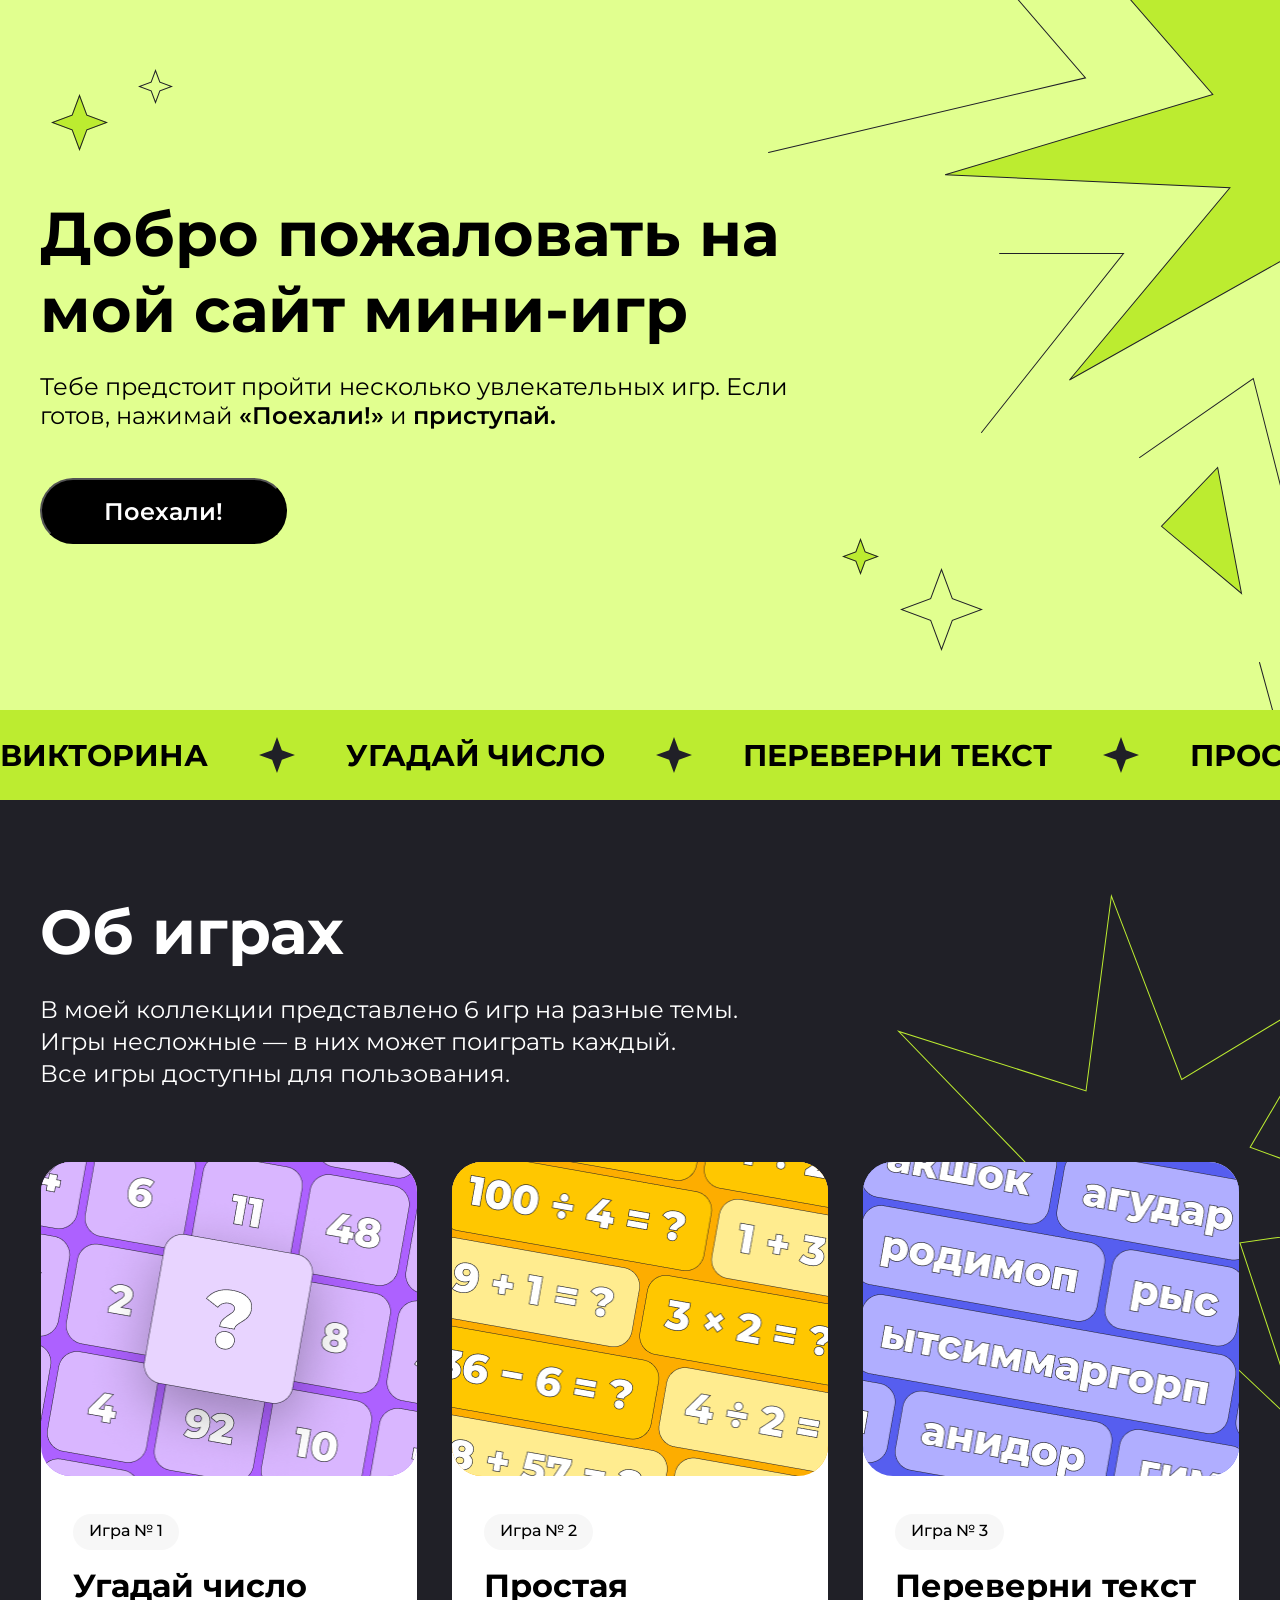
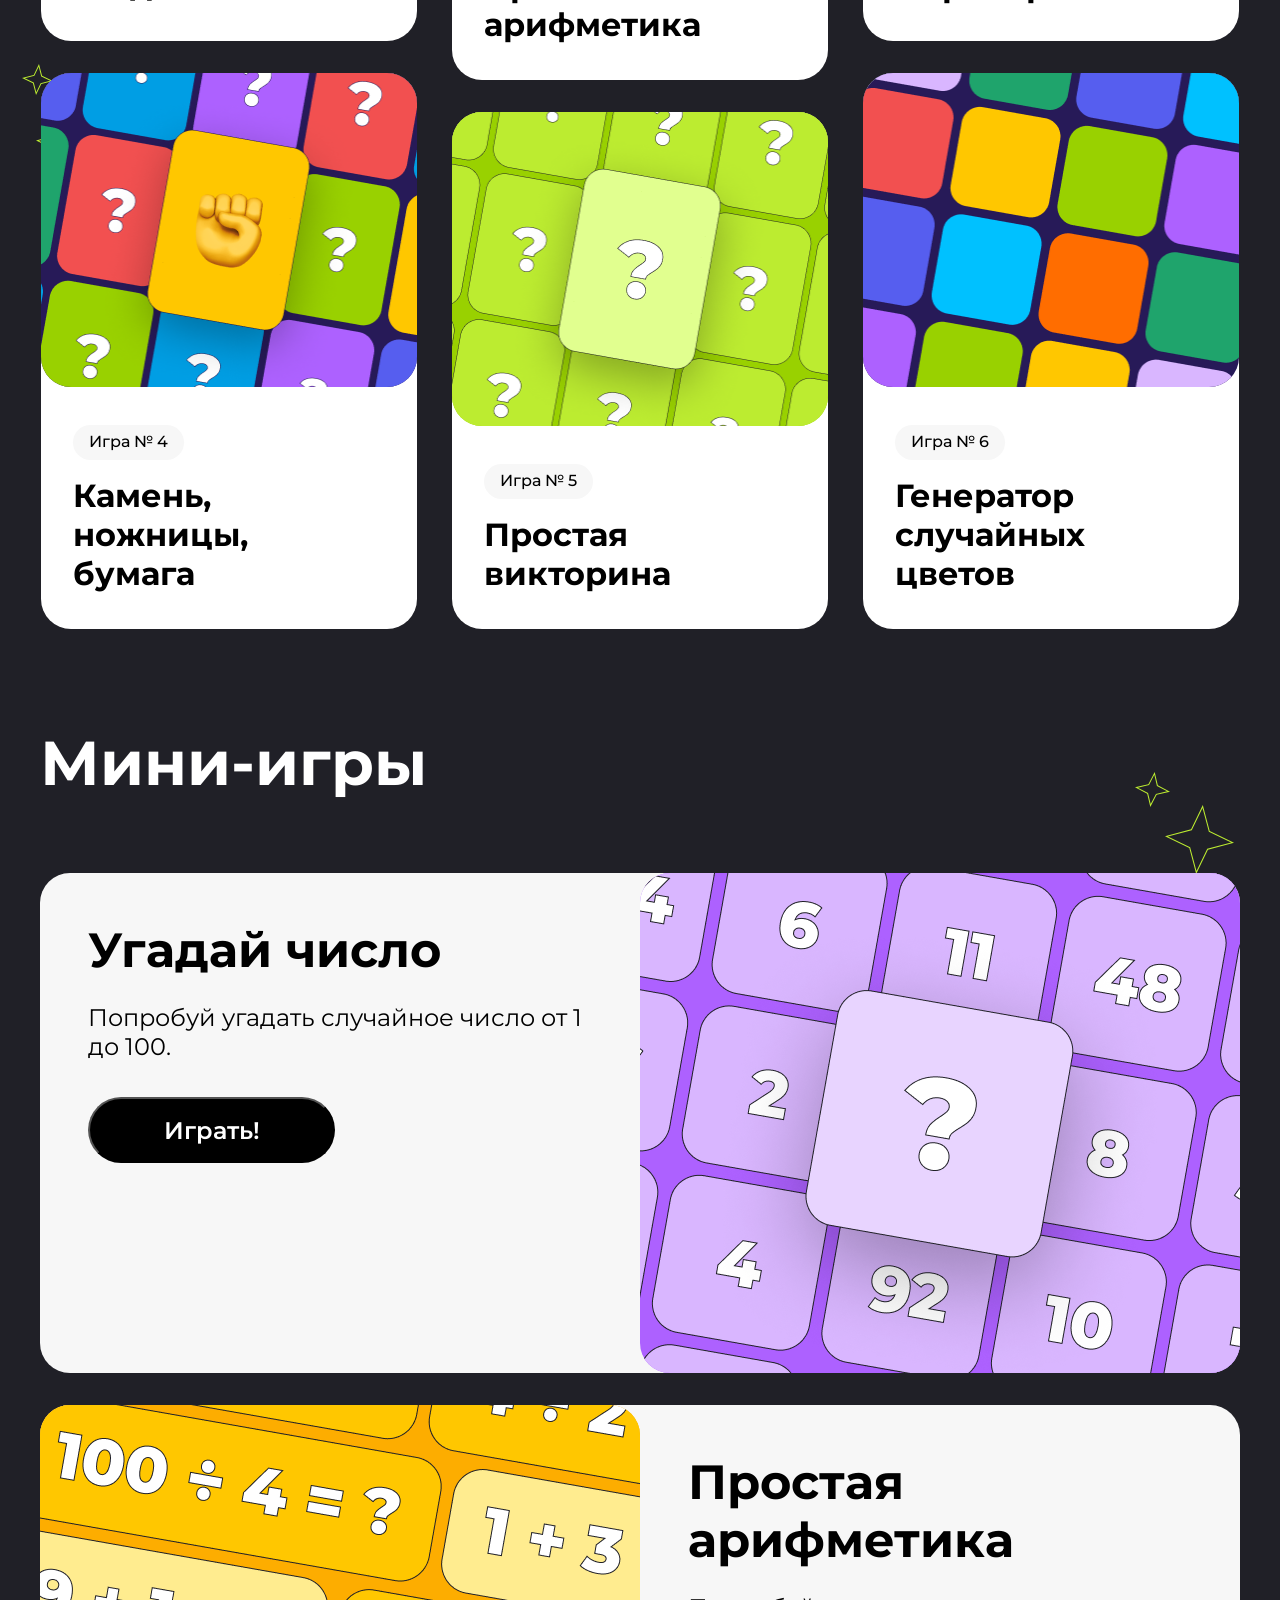
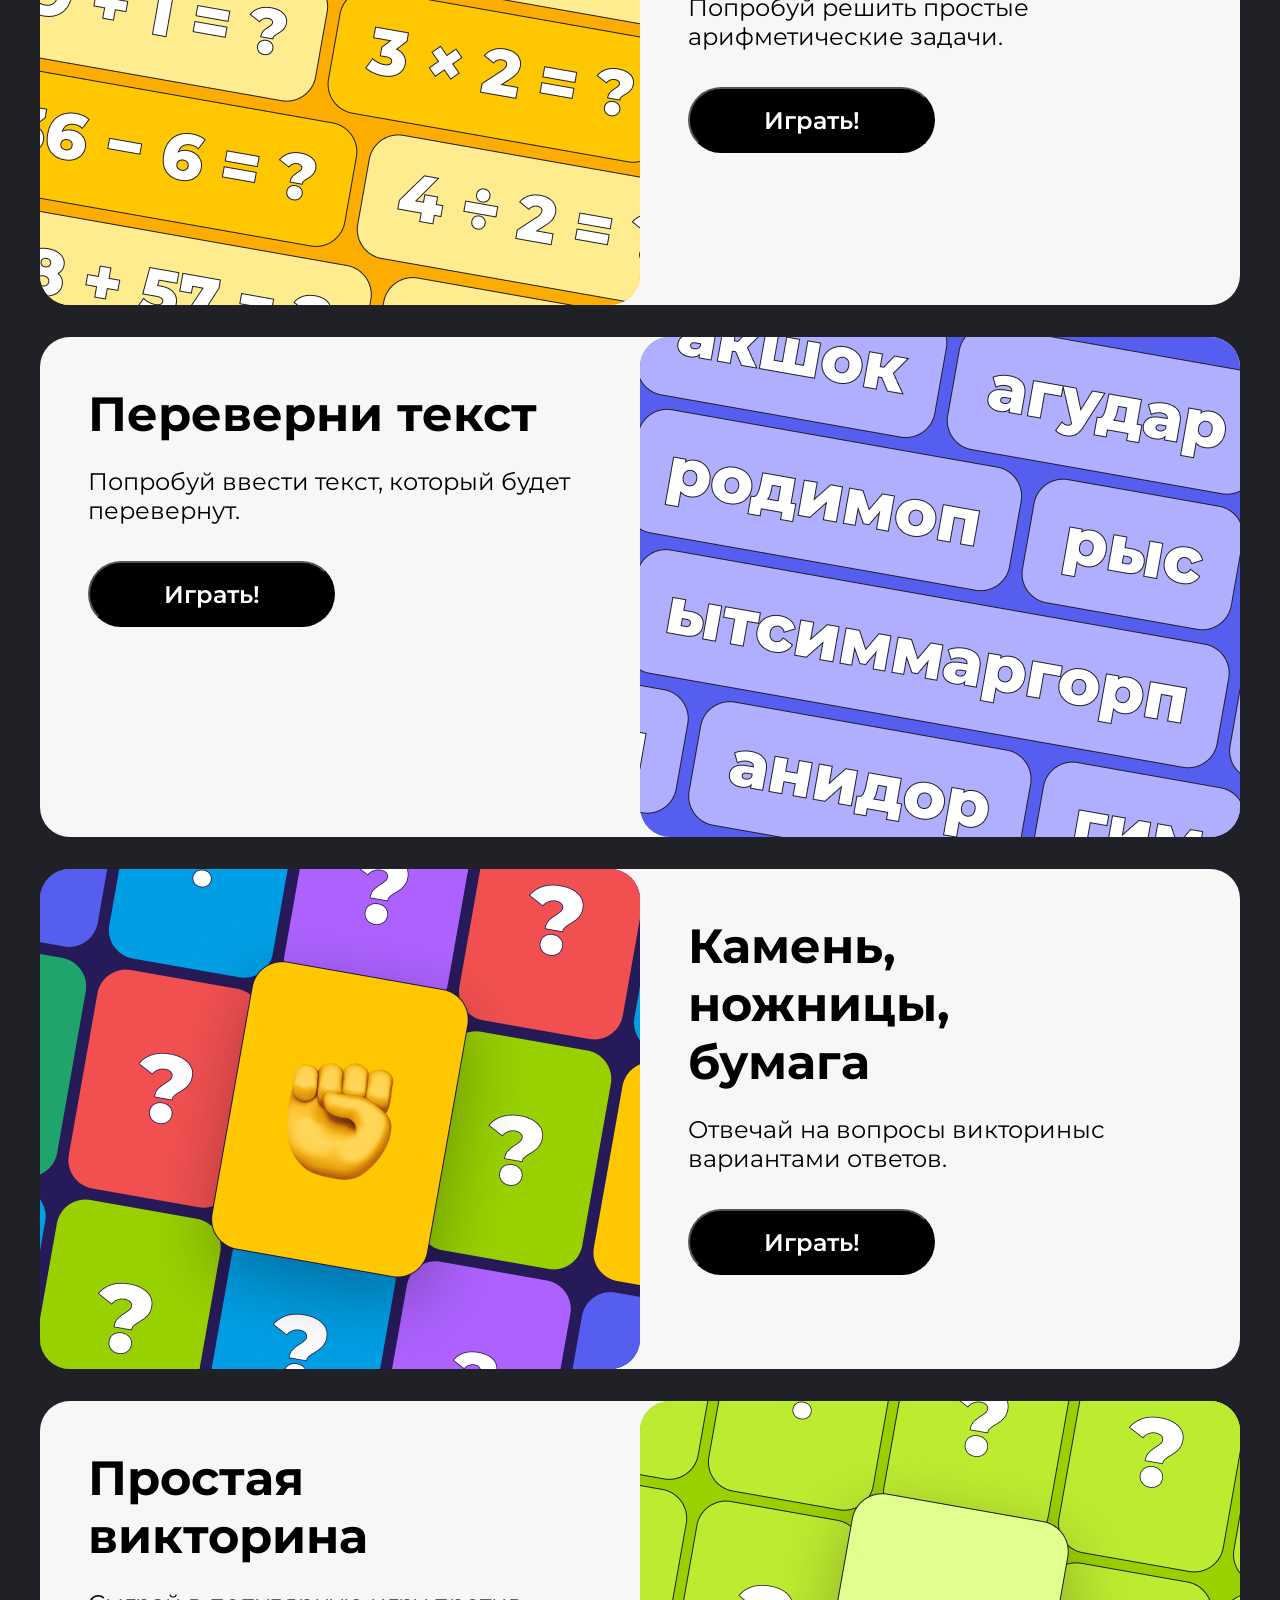
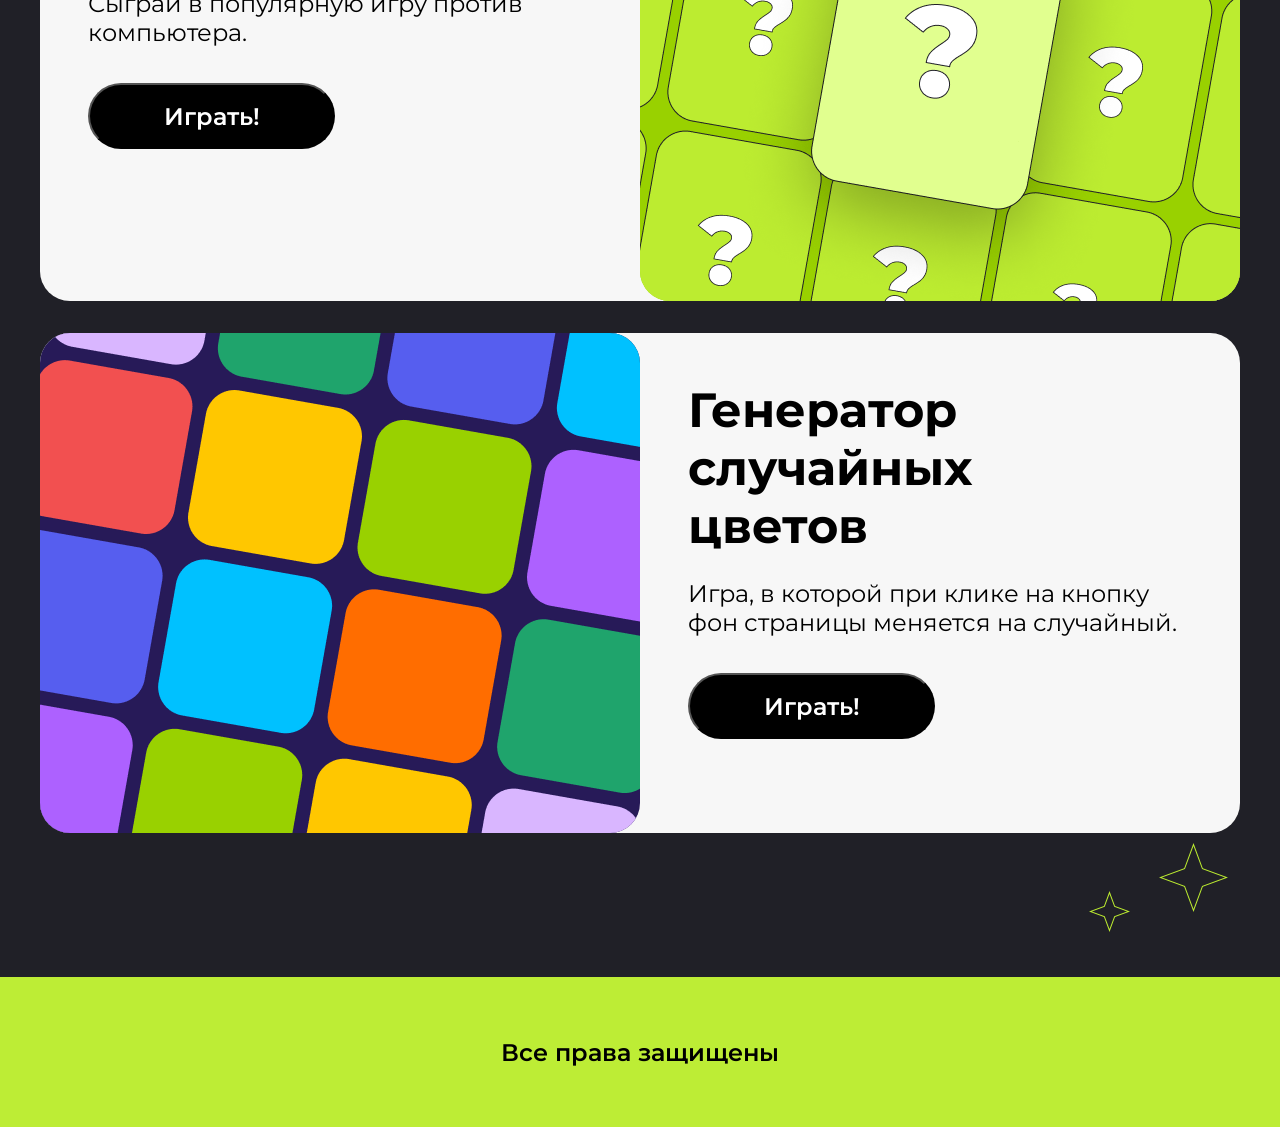
==== index.html @ 8c5dad6f "mini-game 1" ====
<!DOCTYPE html>
<html lang="en">

<head>
    <meta charset="UTF-8">
    <meta name="viewport" content="width=device-width, initial-scale=1.0">
    <title>Document</title>
    <link rel="preconnect" href="https://fonts.googleapis.com">
    <link rel="preconnect" href="https://fonts.gstatic.com" crossorigin>
    <link
        href="https://fonts.googleapis.com/css2?family=Lato:ital,wght@0,100;0,300;0,400;0,700;0,900;1,100;1,300;1,400;1,700;1,900&family=Montserrat:ital,wght@0,100..900;1,100..900&display=swap"
        rel="stylesheet">
    <link rel="stylesheet" href="style.css">
    <script src="kod.js"></script>
</head>

<body>

    <header class="header">
        <div class="header__box center">
            <h1 class="header__title">Добро пожаловать на мой сайт мини-игр</h1>
            <p class="header__subtitle">Тебе предстоит пройти несколько увлекательных игр. Если готов, нажимай
                <span>«Поехали!»</span> и <span>приступай.</span></p>
            <a href="#about-games" class="standart-button__link"><button class="standart-button">Поехали!</button></a>
        </div>
        <div class="header__topics">
            <h3 class="header__topic">ВИКТОРИНА</h3>
            <h3 class="header__topic">УГАДАЙ ЧИСЛО</h3>
            <h3 class="header__topic">ПЕРЕВЕРНИ ТЕКСТ</h3>
            <h3 class="header__topic">ПРОСТАЯ АРИФМЕТИКА</h3>
            <h3 class="header__topic">КАМЕНЬ, НОЖНИЦЫ, БУМАГА</h3>
            <h3 class="header__topic">ГЕНЕРАТОР СЛУЧАЙНЫХ ЦВЕТОВ</h3>
        </div>
    </header>

    <main class="main">
        <section class="about center" id="about-games">
            <div>
                <h2 class="main-title">Об играх</h2>
                <div class="main-subtitle">
                    <p>В моей коллекции представлено 6 игр на разные темы.</p>
                    <p>Игры несложные — в них может поиграть каждый.</p>
                    <p>Все игры доступны для пользования.</p>
                </div>
            </div>

            <div class="about__menu">

                <div class="cards">
                <a href="#numbers">
                    <article class="about-card">
                        <img src="img/1_low.png" alt="" class="img img_purp">
                        <div class="about-card__content">
                            <p>Игра № 1</p>
                            <h3>Угадай число</h3>
                        </div>
                    </article>
                </a>

                <a href="#one-third">
                    <article class="about-card">
                        <img src="img/4_low.png" alt="" class="img img_dark">
                        <div class="about-card__content">
                            <p>Игра № 4</p>
                            <h3>Камень, ножницы, <br> бумага</h3>
                        </div>
                    </article>
                </a>
                </div>

                <div class="cards">
                <a href="#arithmetic">
                    <article class="about-card">
                        <img src="img/2_low.png" alt="" class="img img_orange">
                        <div class="about-card__content">
                            <p>Игра № 2</p>
                            <h3>Простая арифметика</h3>
                        </div>
                    </article>
                </a>
                <a href="#quiz">
                    <article class="about-card">
                        <img src="img/5_low.png" alt="" class="img img_green">
                        <div class="about-card__content">
                            <p>Игра № 5</p>
                            <h3>Простая викторина</h3>
                        </div>
                    </article>
                </a>
                </div>

                <div class="cards">
                <a href="#text">
                    <article class="about-card">
                        <img src="img/3_low.png" alt="" class="img img_blue">
                        <div class="about-card__content">
                            <p>Игра № 3</p>
                            <h3>Переверни текст</h3>
                        </div>
                    </article>
                </a>

                <a href="#color">
                    <article class="about-card">
                        <img src="img/6_low.png" alt="" class="img img_dark">
                        <div class="about-card__content">
                            <p>Игра № 6</p>
                            <h3>Генератор случайных цветов</h3>
                        </div>
                    </article>
                </a>
                </div>
            </div>
        </section>

        <section class="game-select center">
            <h2 class="main-title">Мини-игры</h2>
            <div class="mini-games">

                <div class="mini-games__card" id="numbers">
                    <img src="img/1.png" alt="" class="img img_purp">
                    <div class="mini-games__content">
                        <h3>Угадай число</h3>
                        <p>Попробуй угадать случайное число от 1 до 100.</p>
                        <button onclick="playNumber();" class="standart-button" id="first-game">Играть!</button>
                    </div>
                </div>

                <div class="mini-games__card" id="arithmetic">
                    <img src="img/2.png" alt="" class="img img_orange">
                    <div class="mini-games__content">
                        <h3>Простая арифметика</h3>
                        <p>Попробуй решить простые арифметические задачи.</p>
                        <button class="standart-button">Играть!</button>
                    </div>
                </div>

                <div class="mini-games__card" id="text">
                    <img src="img/3.png" alt="" class="img img_blue">
                    <div class="mini-games__content">
                        <h3>Переверни текст</h3>
                        <p>Попробуй ввести текст, который будет перевернут.</p>
                        <button class="standart-button">Играть!</button>
                    </div>
                </div>

                <div class="mini-games__card" id="one-third">
                    <img src="img/4.png" alt="" class="img img_dark">
                    <div class="mini-games__content">
                        <h3>Камень, ножницы, бумага</h3>
                        <p>Отвечай на вопросы викториныс вариантами ответов.</p>
                        <button class="standart-button">Играть!</button>
                    </div>
                </div>

                <div class="mini-games__card" id="quiz">
                    <img src="img/5.png" alt="" class="img img_green">
                    <div class="mini-games__content">
                        <h3>Простая викторина</h3>
                        <p>Сыграй в популярную игру против компьютера.</p>
                        <button class="standart-button">Играть!</button>
                    </div>
                </div>

                <div class="mini-games__card" id="color">
                    <img src="img/6.png" alt="" class="img img_dark">
                    <div class="mini-games__content">
                        <h3>Генератор случайных цветов</h3>
                        <p>Игра, в которой при клике на кнопку фон страницы меняется на случайный.</p>
                        <button class="standart-button">Играть!</button>
                    </div>
                </div>

            </div>

        </section>
    </main>

    <footer>
        <h3>Все права защищены</h3>
    </footer>

</body>

</html>
---- style.css ----
* {
  margin: 0;
  padding: 0;
  font-family: Montserrat, sans-serif;
}

html {
  font-size: 24px;
}

a {
  text-decoration: none;
  display: flex;
}

.center {
  padding-left: calc(50% - 600px);
  padding-right: calc(50% - 600px);
}

.header {
  display: flex;
  position: relative;
  flex-direction: column;
  height: 800px;
  background-color: rgb(225, 255, 143);
  background-image: url(img/stars/star_group.svg), url(img/stars/Star\ 2.svg), url(img/stars/Star\ 3.svg), url(img/stars/Star\ 4.svg), url(img/stars/Star\ 5.svg);
  background-position: 60vw -334px, 4vw 94px, 10.8vw 69px, 70.3vw 568px, 65.8vw 538px;
  background-repeat: no-repeat;
}
.header__box {
  padding-top: 196px;
  width: 769px;
}
.header__title {
  font-weight: 700;
  font-size: 2.6rem;
  margin-bottom: 24px;
}
.header__subtitle {
  font-size: 1rem;
  padding-bottom: 48px;
}
.header__subtitle span {
  font-weight: 600;
}
.header__topics {
  display: flex;
  width: 100%;
  overflow: hidden;
  height: 90px;
  background-color: rgb(188, 236, 48);
  position: absolute;
  bottom: 0;
  align-items: center;
}
.header__topic {
  display: inline;
  font-weight: 700;
  font-size: 30px;
  padding-right: 51px;
  white-space: nowrap;
}
.header__topic:not(:first-child) {
  background-position: 0% 50%;
  padding-left: 87px;
  background-image: url(img/Star.svg);
  background-repeat: no-repeat;
  right: 0;
}

.standart-button {
  width: 247px;
  height: 66px;
  border-radius: 60px;
  font-size: 1rem;
  font-weight: 600;
  color: white;
  background-color: black;
  transition-duration: 0.3s;
}
.standart-button:hover {
  color: black;
  background-color: #fff;
}
.standart-button__link {
  width: -moz-max-content;
  width: max-content;
}

.main {
  background-color: rgb(32, 32, 39);
  padding-top: 94px;
}
.main-title {
  color: white;
  font-weight: 700;
  font-size: 2.6rem;
  padding-bottom: 24px;
}
.main-subtitle {
  max-width: 788px;
  line-height: 32px;
  font-size: 1rem;
  color: white;
  white-space: inherit;
  padding-bottom: 72px;
}

.about {
  margin-bottom: 96px;
  background-image: url(img/stars/Star\ 1.svg), url(img/stars/Star\ 11.svg), url(img/stars/Star\ 12.svg);
  background-repeat: no-repeat;
  background-position: 68vw 0px, 1.7vw 770px, 2.8vw 822px;
}
.about__menu {
  display: grid;
  grid-template-columns: repeat(auto-fit, minmax(70px, 1fr));
  justify-items: center;
  gap: 32px;
  align-items: start;
}
.about__menu a {
  grid-column: span 4;
}

.cards {
  display: flex;
  flex-direction: column;
  gap: 32px;
}

.about-card {
  background-color: white;
  border-radius: 30px;
  transition-duration: 0.3s;
  max-width: 376px;
}
.about-card img {
  max-width: 100%;
  height: 314px;
}
.about-card:hover {
  transform: scale(1.1);
}
.about-card__content {
  display: flex;
  flex-direction: column;
  padding: 32px 32px 36px 32px;
  gap: 16px;
}
.about-card__content p {
  color: black;
  background-color: rgb(247, 247, 247);
  width: -moz-max-content;
  width: max-content;
  font-weight: 500;
  font-size: 16px;
  line-height: 17.6px;
  border-radius: 53px;
  padding: 8px 16px 10px 16px;
}
.about-card__content h3 {
  font-size: 32px;
  font-weight: 700;
  color: black;
}

.img {
  border-radius: 30px;
}
.img_purp {
  background-color: rgb(173, 97, 255);
}
.img_orange {
  background-color: rgb(253, 173, 0);
}
.img_blue {
  background-color: rgb(86, 94, 239);
}
.img_dark {
  background-color: rgb(39, 26, 88);
}
.img_green {
  background-color: rgb(153, 209, 0);
}

.game-select {
  background-image: url(img/stars/Star\ 6.svg), url(img/stars/Star\ 7.svg), url(img/stars/Star\ 8.svg), url(img/stars/Star\ 10.svg);
  background-repeat: no-repeat;
  background-position: 91vw 80px, 88.7vw 47px, right 52px bottom 65px, right 150px bottom 45px;
}

.mini-games {
  display: flex;
  flex-direction: column;
  gap: 32px;
  padding-bottom: 144px;
  margin-top: 48px;
}
.mini-games img {
  max-width: 600px;
  height: 500px;
}
.mini-games__card {
  display: flex;
  justify-content: space-between;
  height: 500px;
  background-color: rgb(247, 247, 247);
  border-radius: 30px;
  flex-direction: row-reverse;
}
.mini-games__card:nth-child(2n) {
  flex-direction: row;
  justify-content: flex-start;
}
.mini-games__content {
  padding: 48px 0 0 48px;
}
.mini-games__content h3 {
  max-width: 457px;
  font-size: 48px;
  font-weight: 700;
  padding-bottom: 24px;
  color: black;
}
.mini-games__content p {
  max-width: 497px;
  font-size: 1rem;
  padding-bottom: 36px;
  color: black;
}

footer {
  display: flex;
  height: 150px;
  background-color: rgb(189, 237, 53);
  justify-content: center;
  align-items: center;
}
footer h3 {
  font-size: 1rem;
  font-weight: 600;
}

@media (max-width: 767px) {
  body {
    width: 100%;
    max-width: 100%;
  }
  .center {
    padding-left: 16px;
    padding-right: 16px;
  }
  .header {
    background-image: url(img/stars/mobile_star.svg), url(img/stars/Star\ 2.svg), url(img/stars/Star\ 3.svg), url(img/stars/Star\ 4.svg), url(img/stars/Star\ 5.svg);
    background-position: 100% 0, 4vw 94px, 10.8vw 69px, 70.3vw 568px, 65.8vw 538px;
    background-repeat: no-repeat;
  }
  .header__box {
    width: 100%;
    display: flex;
    flex-direction: column;
    align-items: center;
    padding-left: 0;
    padding-top: 147px;
    padding-bottom: 182px;
  }
  .header__title {
    max-width: 262px;
    font-size: 1.67rem;
    text-align: center;
  }
  .header__subtitle {
    font-size: 0.67rem;
    text-align: center;
    width: 296px;
  }
  .main {
    padding-top: 48px;
  }
  .main-title {
    font-size: 1.67rem;
    padding-bottom: 0;
  }
  .about {
    display: none;
  }
  .mini-games {
    align-items: center;
    padding-bottom: 48px;
  }
  .mini-games__card {
    background-color: white;
    border-radius: 30px;
    max-width: 343px;
    flex-direction: column;
    height: -moz-max-content;
    height: max-content;
    padding: 0;
  }
  .mini-games__card__content {
    max-width: 284px;
  }
  .mini-games__card img {
    max-width: 343px;
    max-height: 284px;
  }
  .mini-games__card:nth-child(2n) {
    flex-direction: column;
  }
  .mini-games__content {
    display: flex;
    flex-direction: column;
    padding: 30px;
  }
  .mini-games__content h3 {
    font-size: 1.33rem;
  }
  .mini-games__content p {
    font-size: 0.67rem;
    max-width: 285px;
  }
  .standart-button {
    font-size: 0.67rem;
    width: 285px;
    height: 55px;
  }
  footer h3 {
    font-size: 0.67rem;
  }
}/*# sourceMappingURL=style.css.map */
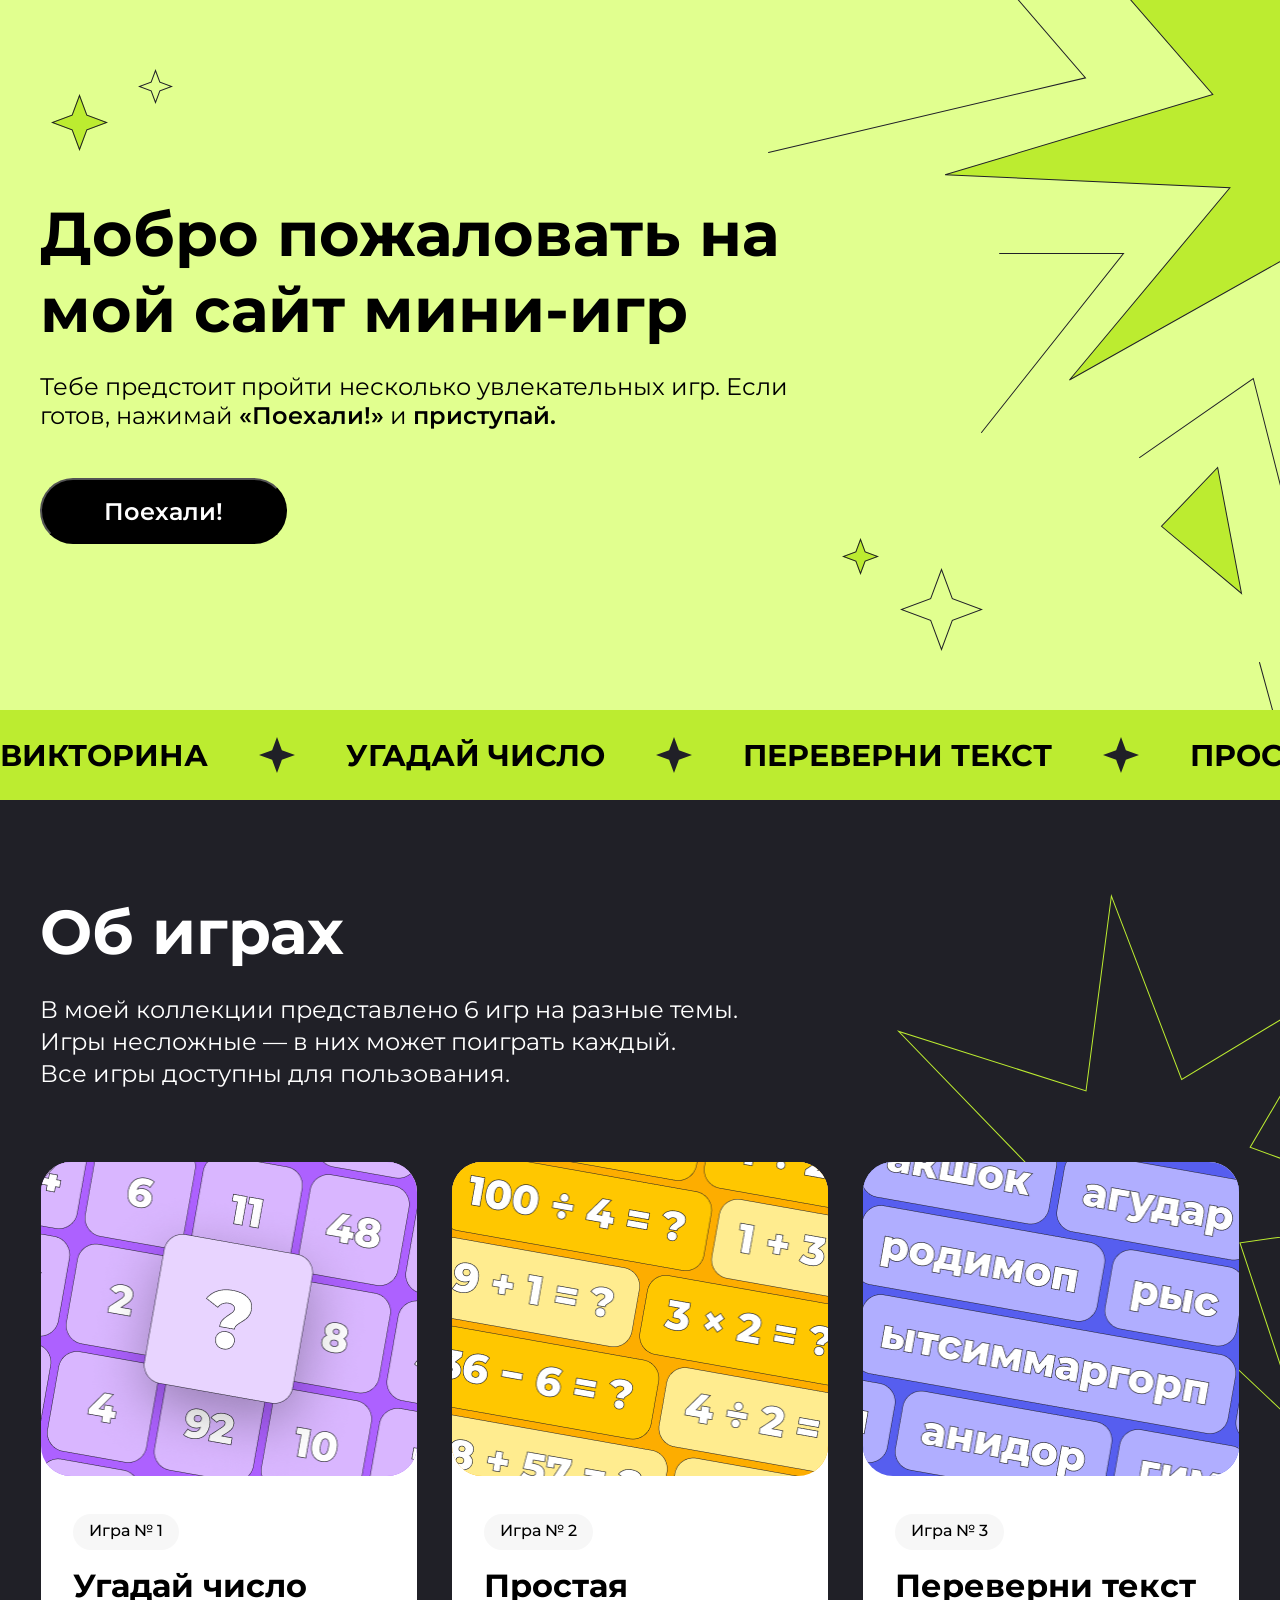
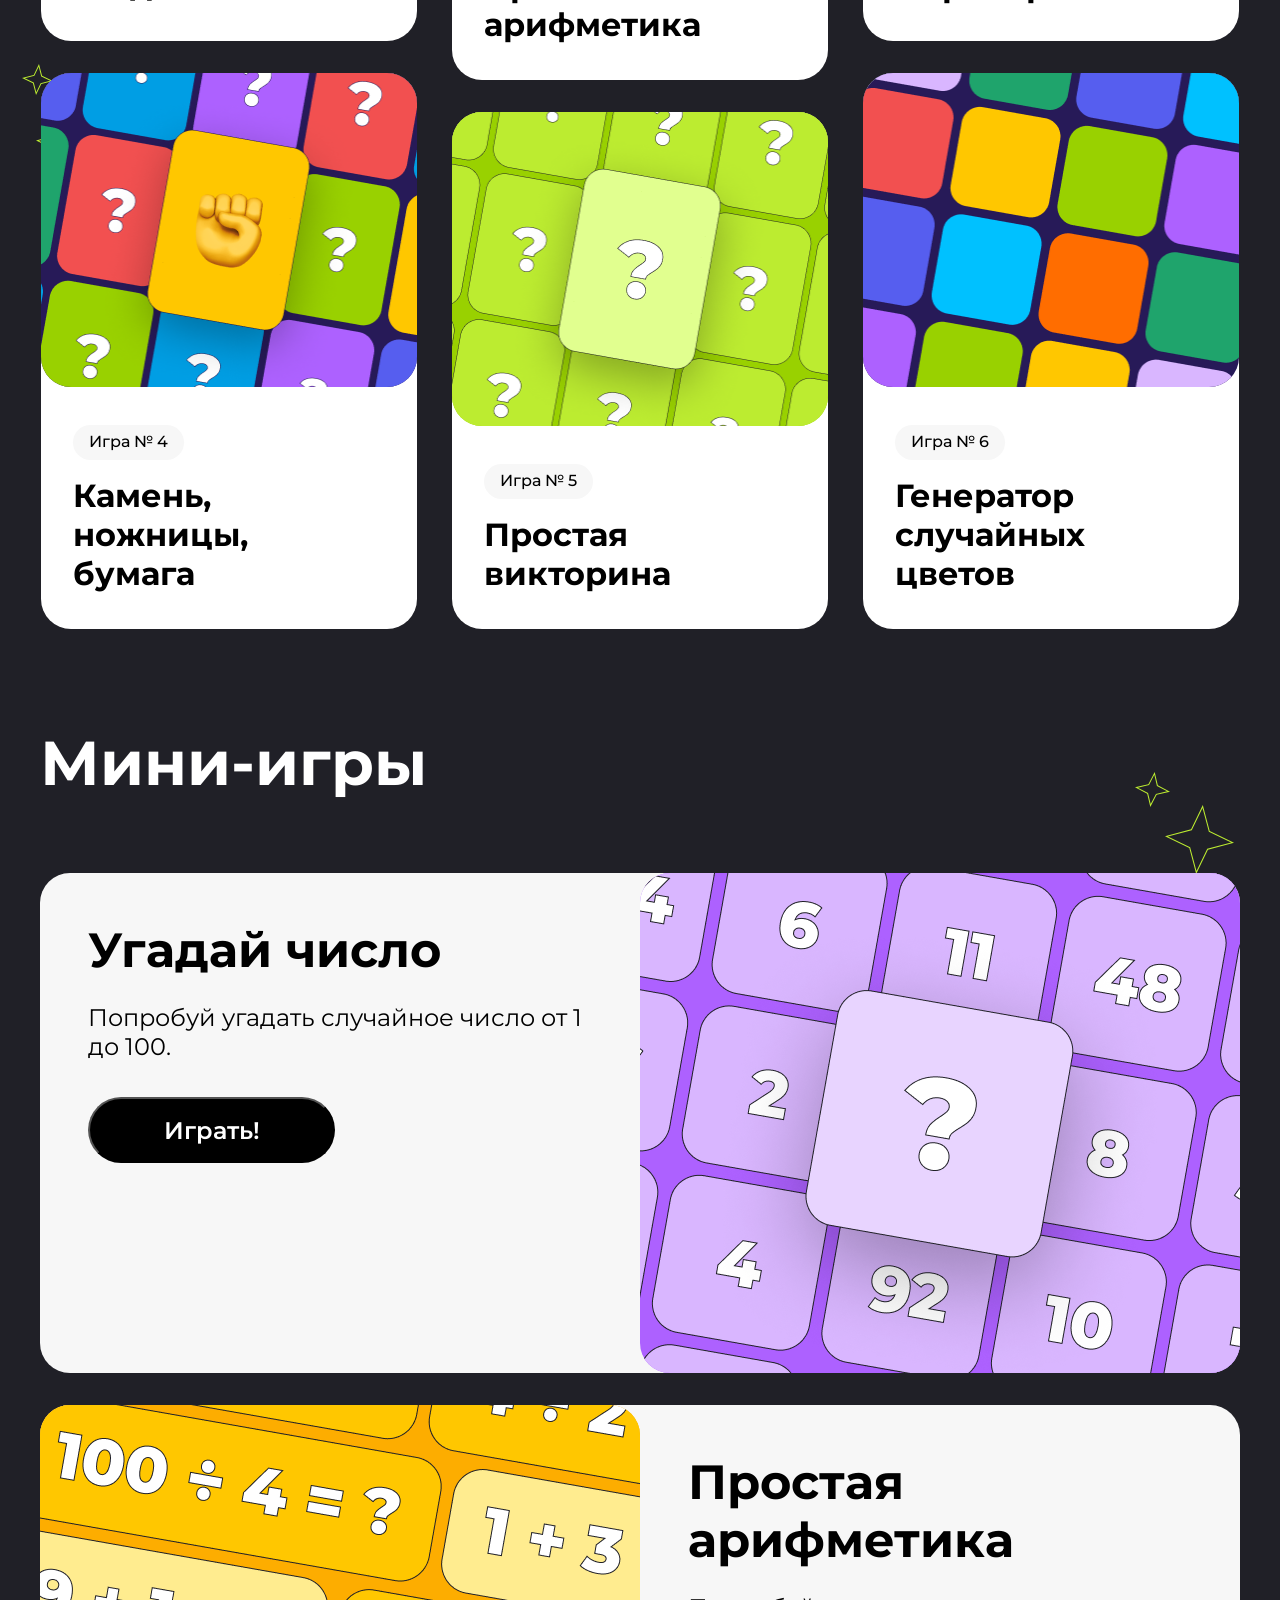
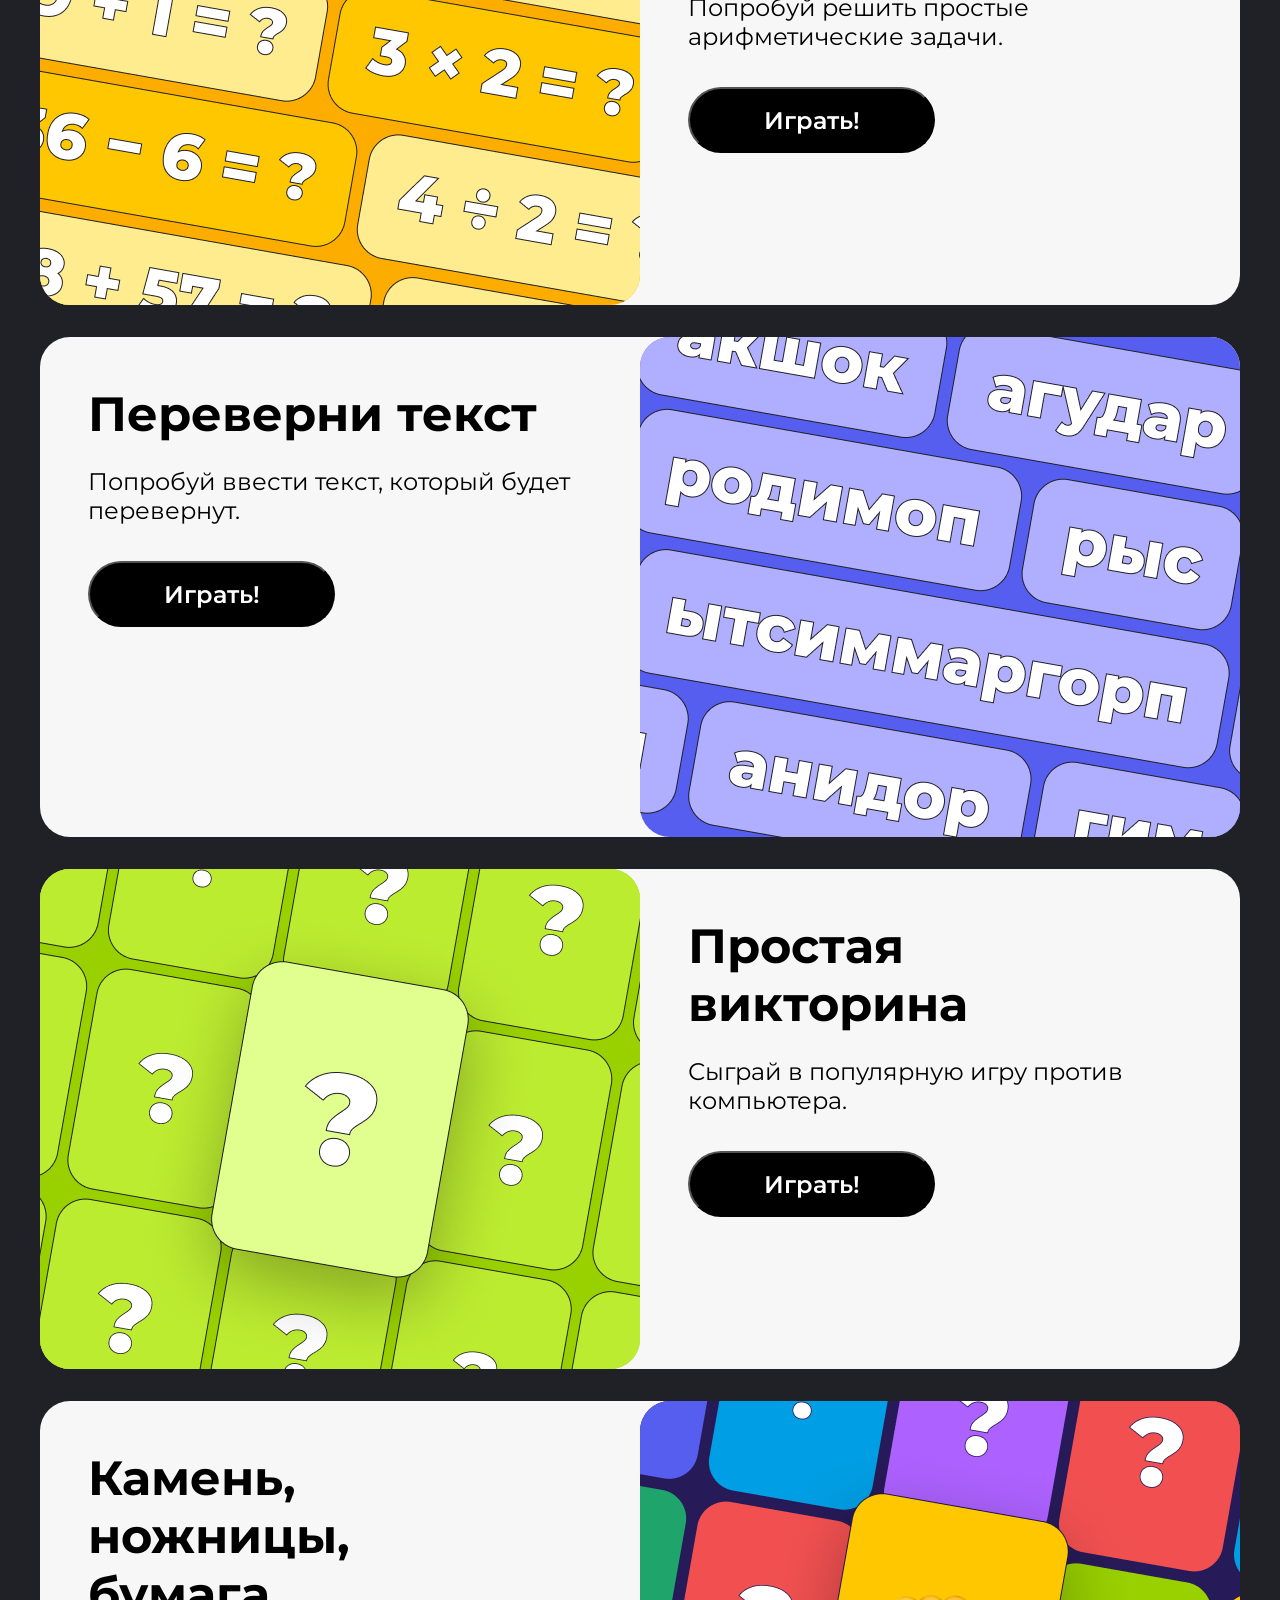
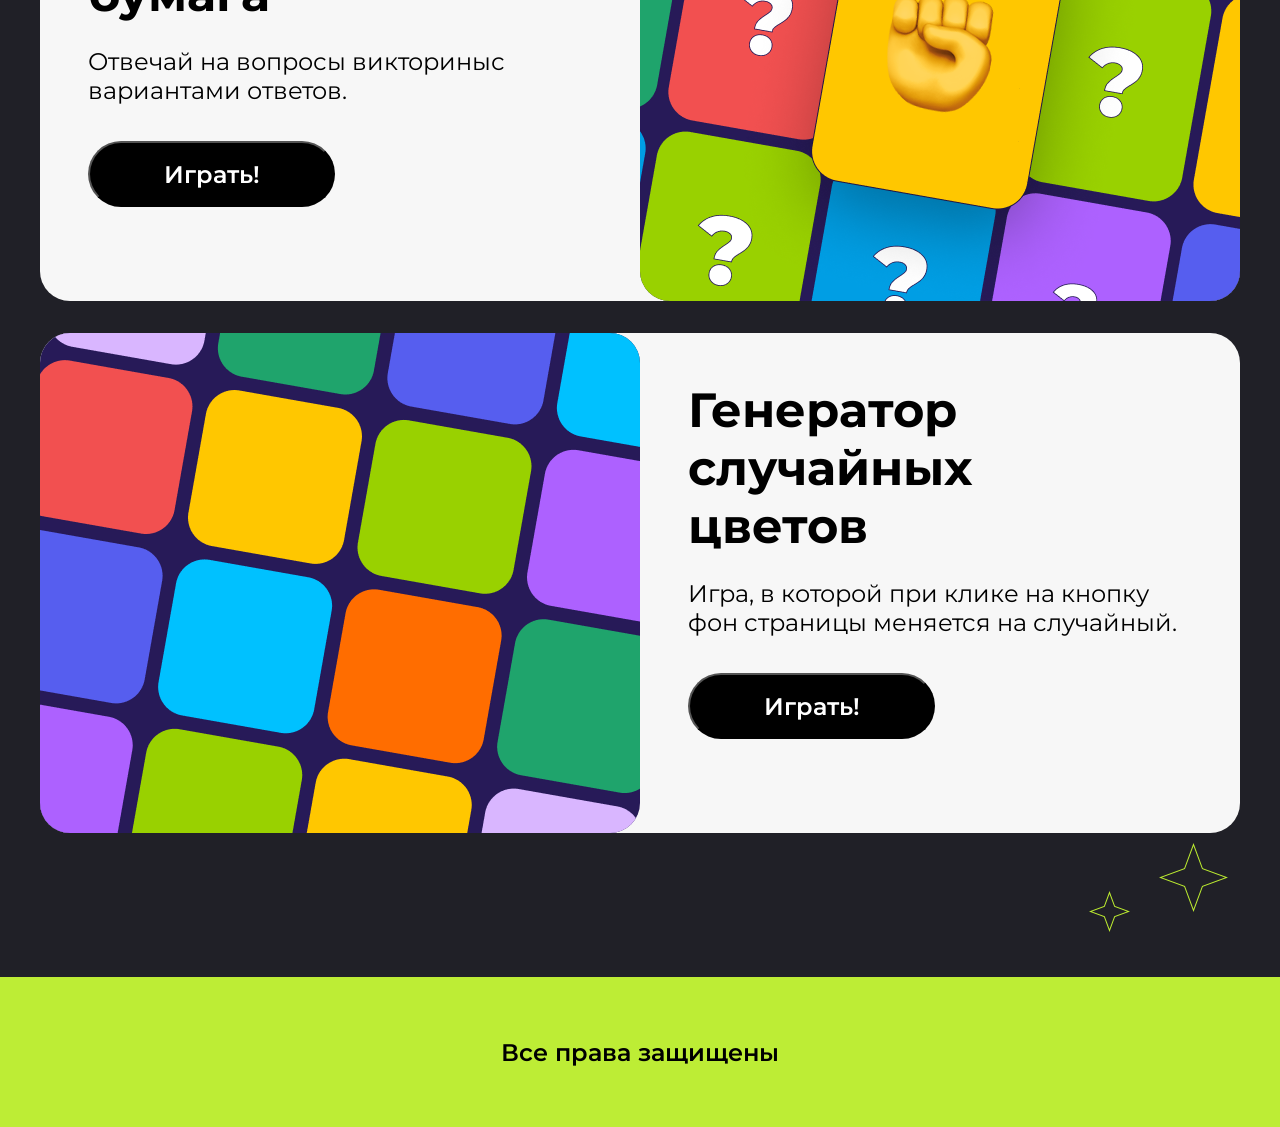
==== commit c95c1f4c: "mini-game 3, 4" ====
--- a/index.html
+++ b/index.html
@@ -131,7 +131,7 @@
                     <div class="mini-games__content">
                         <h3>Простая арифметика</h3>
                         <p>Попробуй решить простые арифметические задачи.</p>
-                        <button class="standart-button">Играть!</button>
+                        <button onclick="equation();" class="standart-button">Играть!</button>
                     </div>
                 </div>
 
@@ -140,7 +140,16 @@
                     <div class="mini-games__content">
                         <h3>Переверни текст</h3>
                         <p>Попробуй ввести текст, который будет перевернут.</p>
-                        <button class="standart-button">Играть!</button>
+                        <button class="standart-button" onclick="text();">Играть!</button>
+                    </div>
+                </div>
+                
+                <div class="mini-games__card" id="quiz">
+                    <img src="img/5.png" alt="" class="img img_green">
+                    <div class="mini-games__content">
+                        <h3>Простая викторина</h3>
+                        <p>Сыграй в популярную игру против компьютера.</p>
+                        <button class="standart-button" onclick="quiz()">Играть!</button>
                     </div>
                 </div>
 
@@ -149,15 +158,6 @@
                     <div class="mini-games__content">
                         <h3>Камень, ножницы, бумага</h3>
                         <p>Отвечай на вопросы викториныс вариантами ответов.</p>
-                        <button class="standart-button">Играть!</button>
-                    </div>
-                </div>
-
-                <div class="mini-games__card" id="quiz">
-                    <img src="img/5.png" alt="" class="img img_green">
-                    <div class="mini-games__content">
-                        <h3>Простая викторина</h3>
-                        <p>Сыграй в популярную игру против компьютера.</p>
                         <button class="standart-button">Играть!</button>
                     </div>
                 </div>
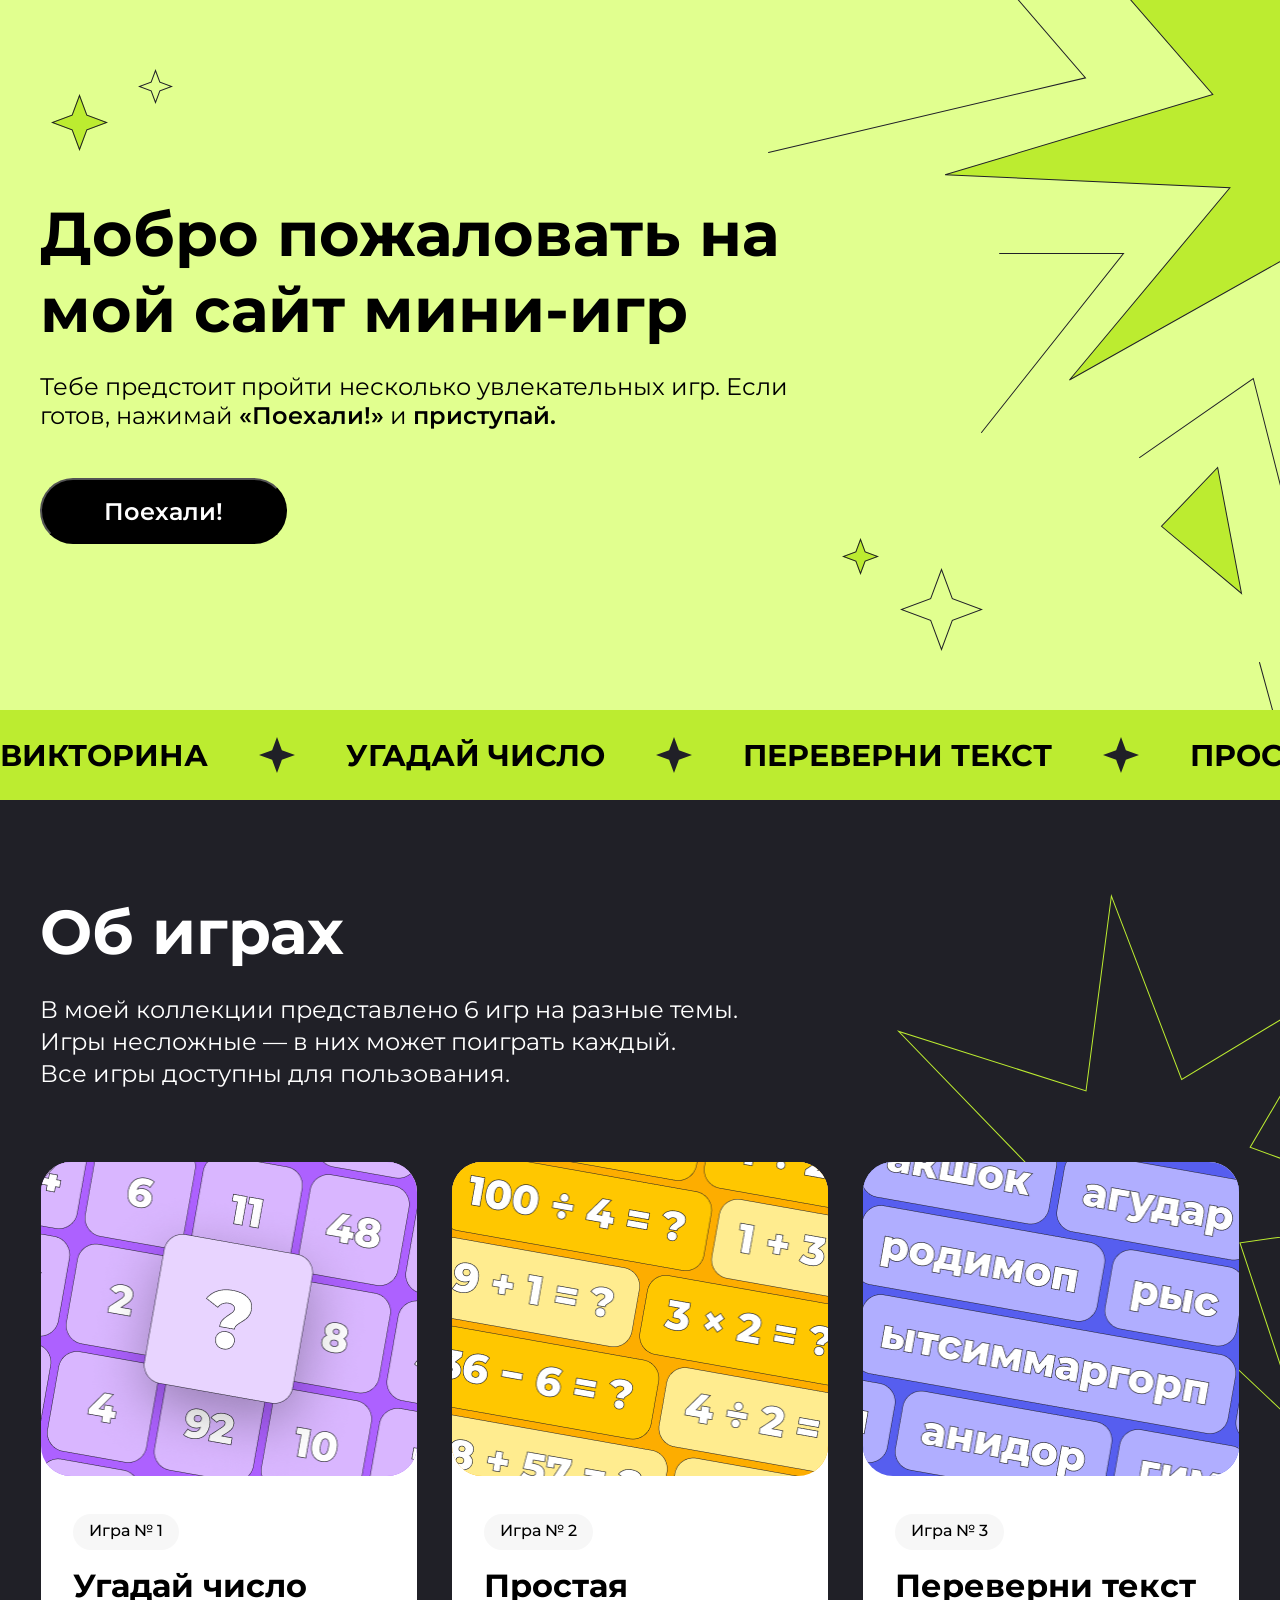
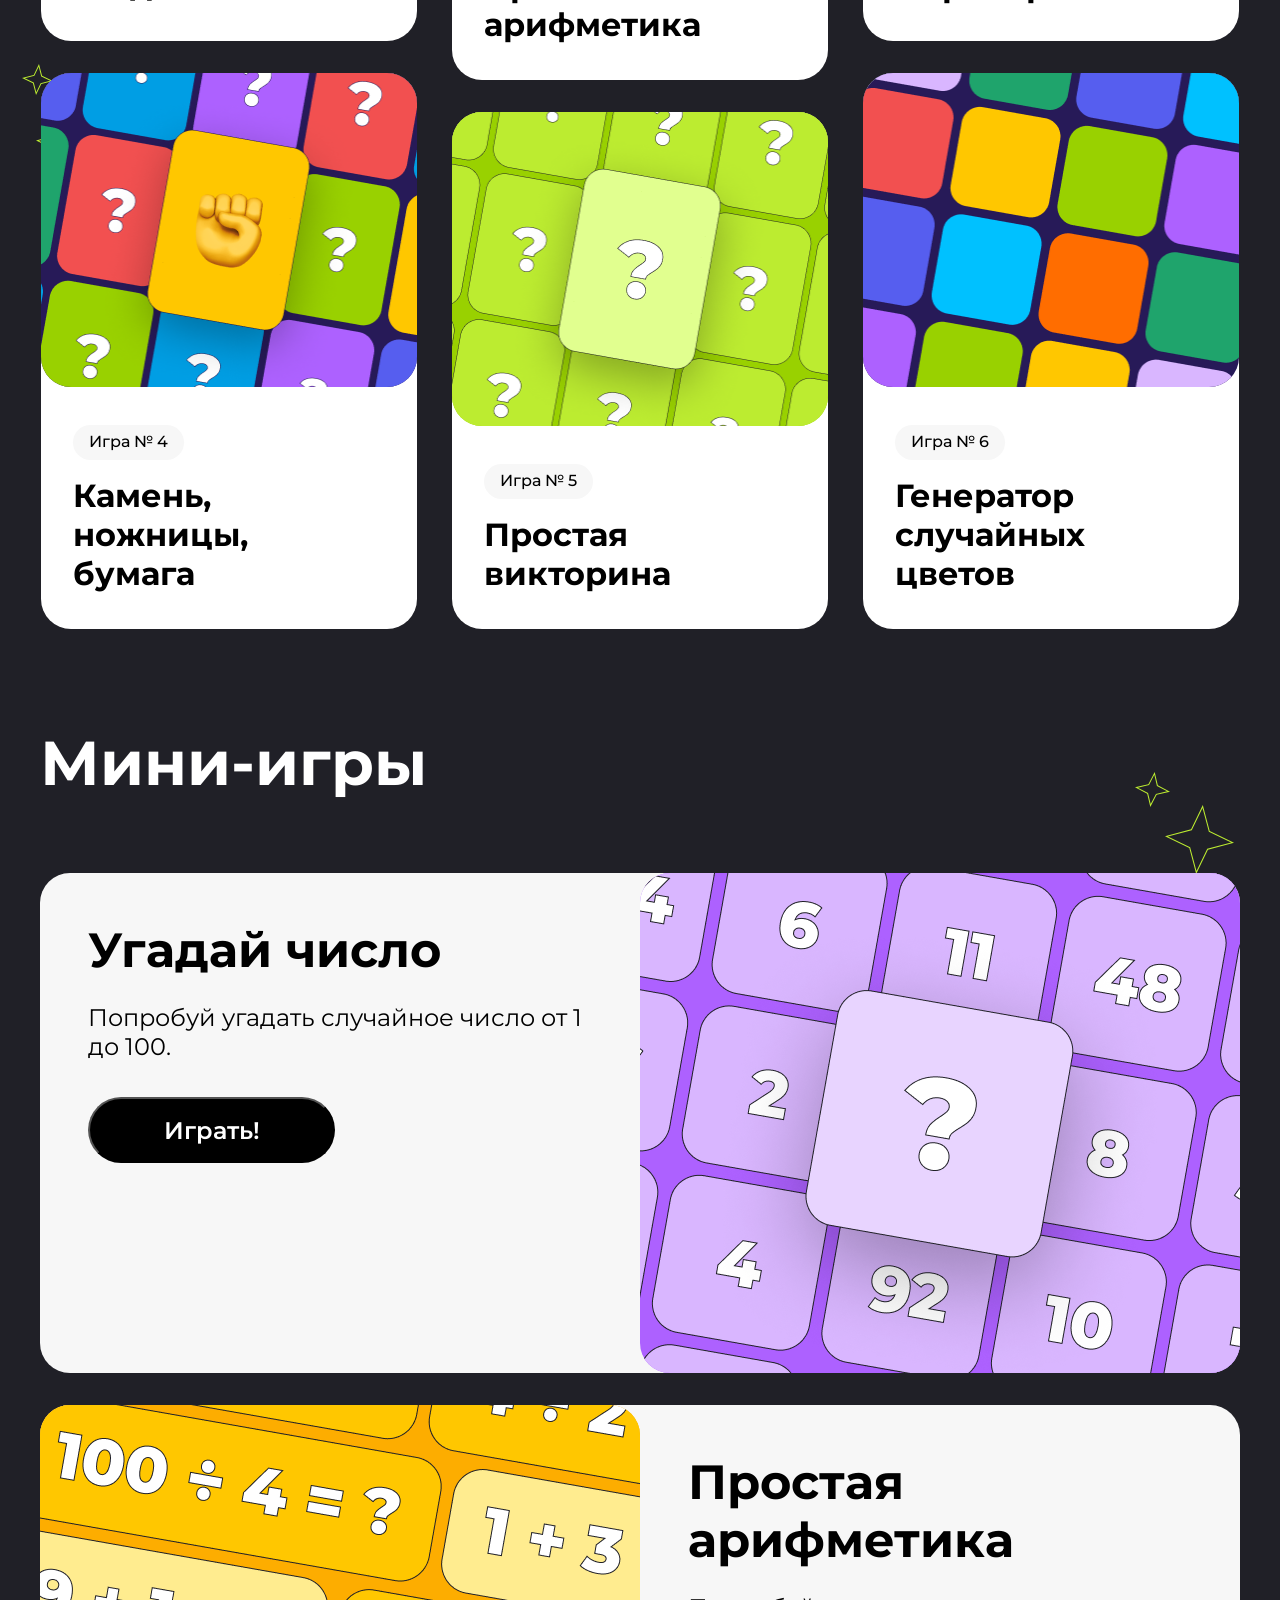
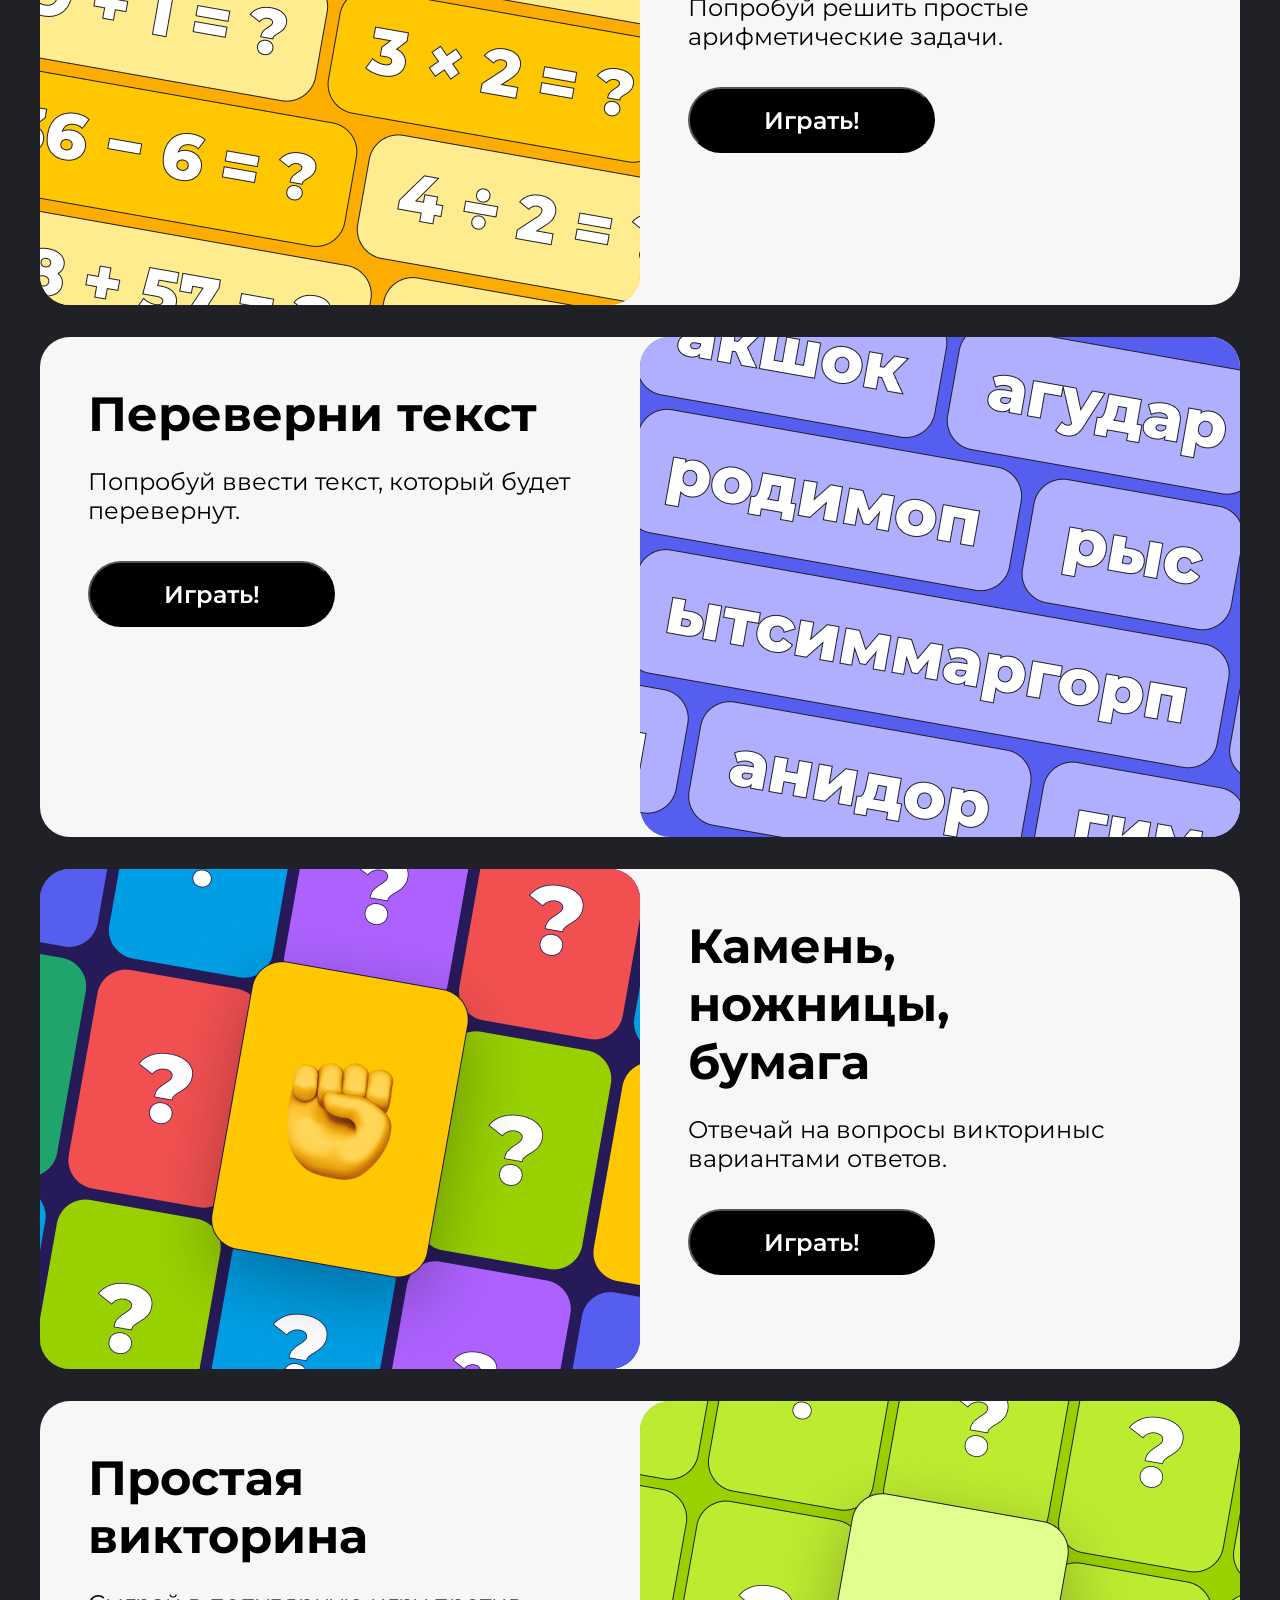
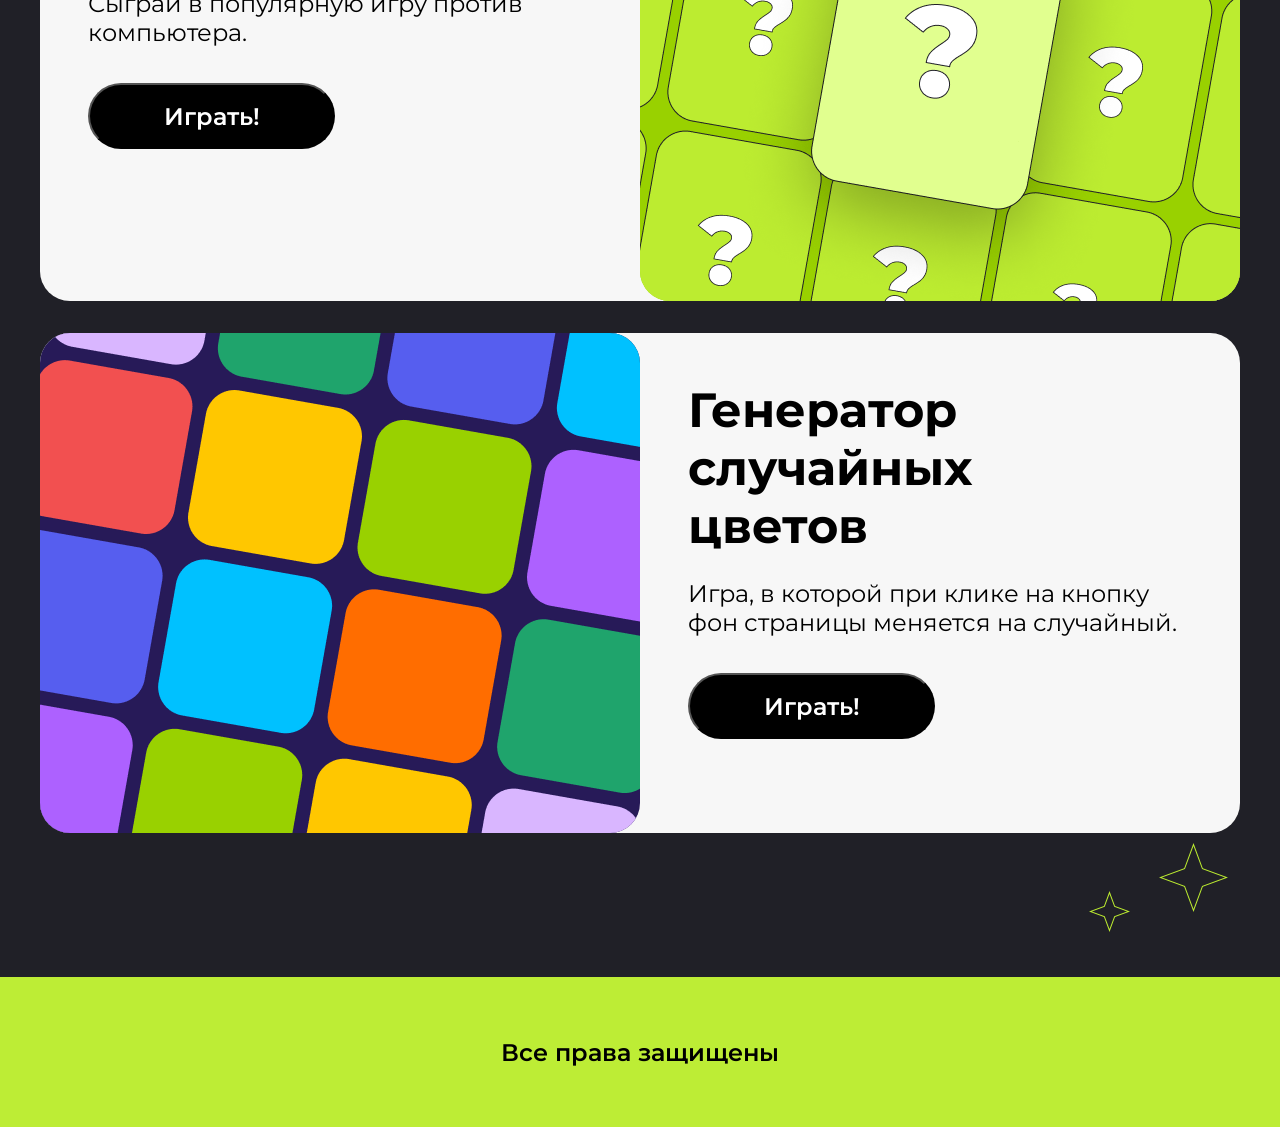
==== commit 15330206: "mini-game 5" ====
--- a/index.html
+++ b/index.html
@@ -143,6 +143,15 @@
                         <button class="standart-button" onclick="text();">Играть!</button>
                     </div>
                 </div>
+
+                <div class="mini-games__card" id="one-third">
+                    <img src="img/4.png" alt="" class="img img_dark">
+                    <div class="mini-games__content">
+                        <h3>Камень, ножницы, бумага</h3>
+                        <p>Отвечай на вопросы викториныс вариантами ответов.</p>
+                        <button class="standart-button" onclick="one_third()";>Играть!</button>
+                    </div>
+                </div>
                 
                 <div class="mini-games__card" id="quiz">
                     <img src="img/5.png" alt="" class="img img_green">
@@ -150,15 +159,6 @@
                         <h3>Простая викторина</h3>
                         <p>Сыграй в популярную игру против компьютера.</p>
                         <button class="standart-button" onclick="quiz()">Играть!</button>
-                    </div>
-                </div>
-
-                <div class="mini-games__card" id="one-third">
-                    <img src="img/4.png" alt="" class="img img_dark">
-                    <div class="mini-games__content">
-                        <h3>Камень, ножницы, бумага</h3>
-                        <p>Отвечай на вопросы викториныс вариантами ответов.</p>
-                        <button class="standart-button">Играть!</button>
                     </div>
                 </div>
 
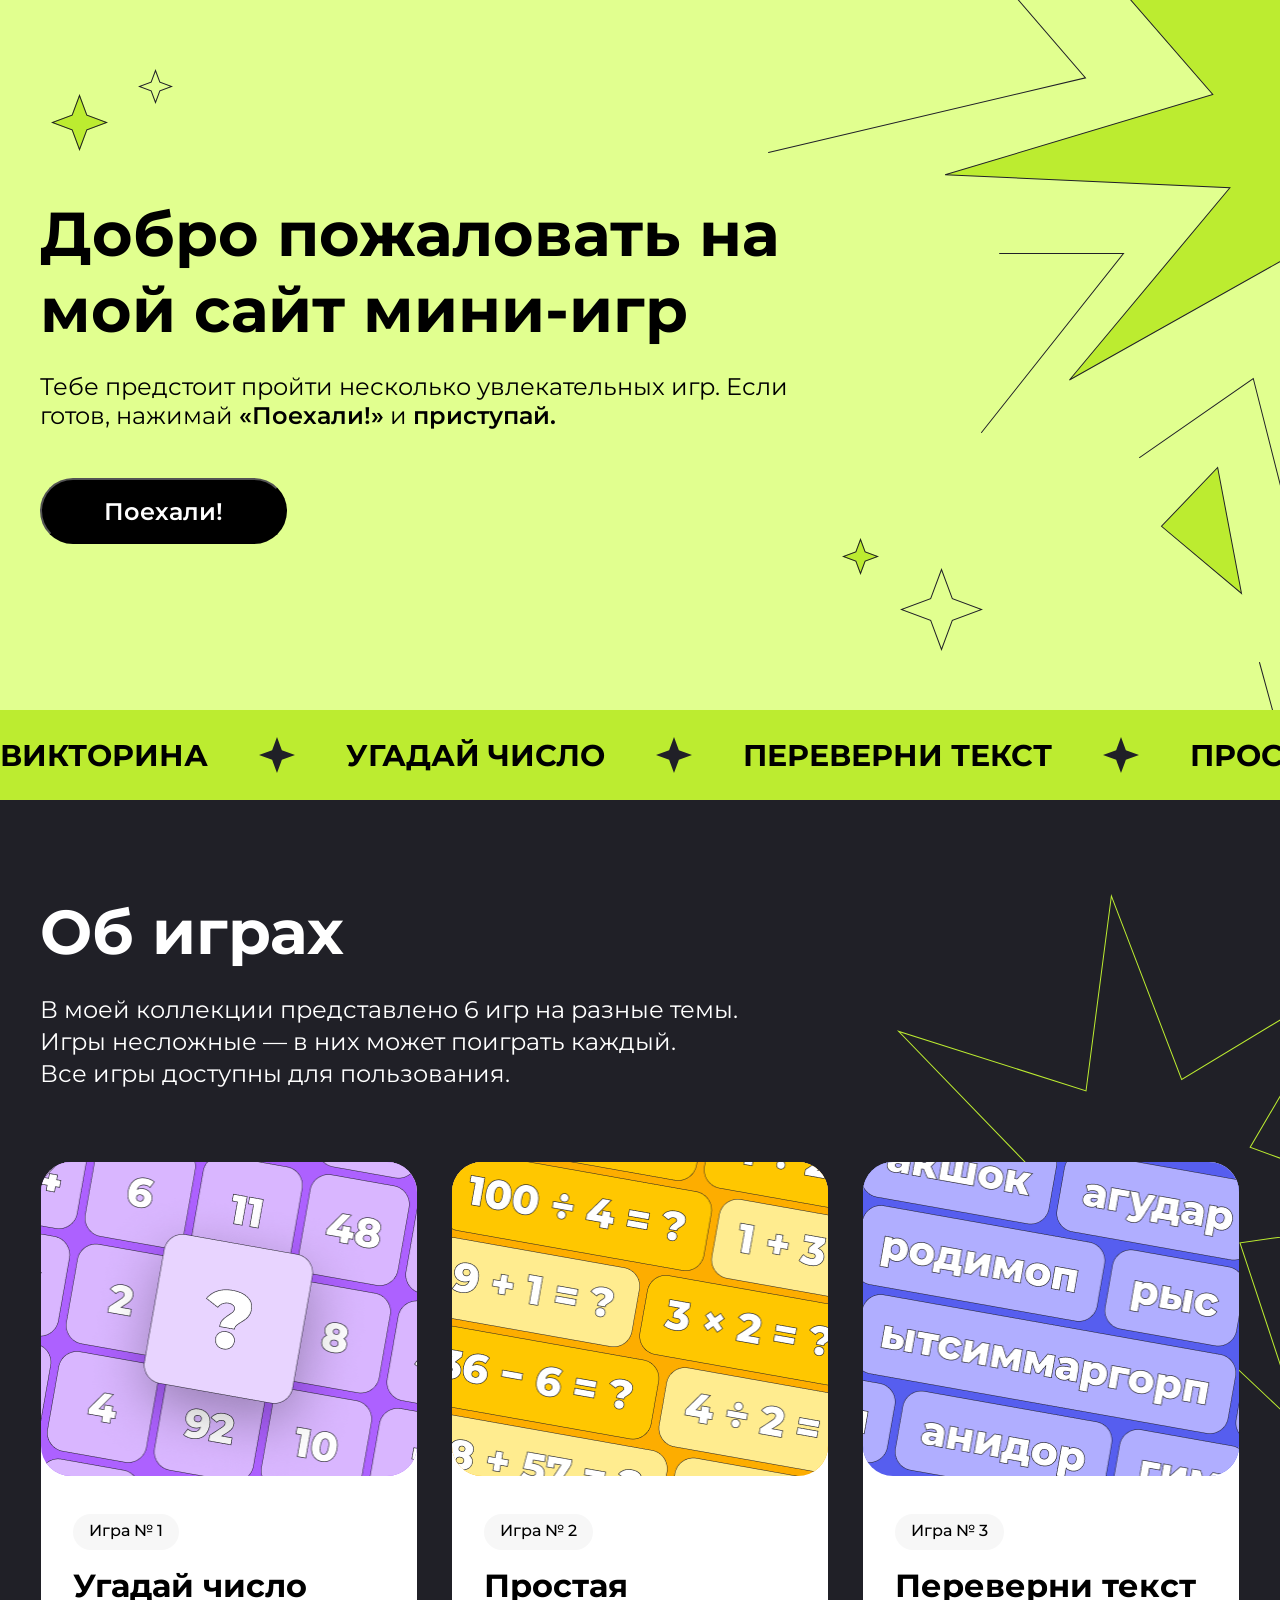
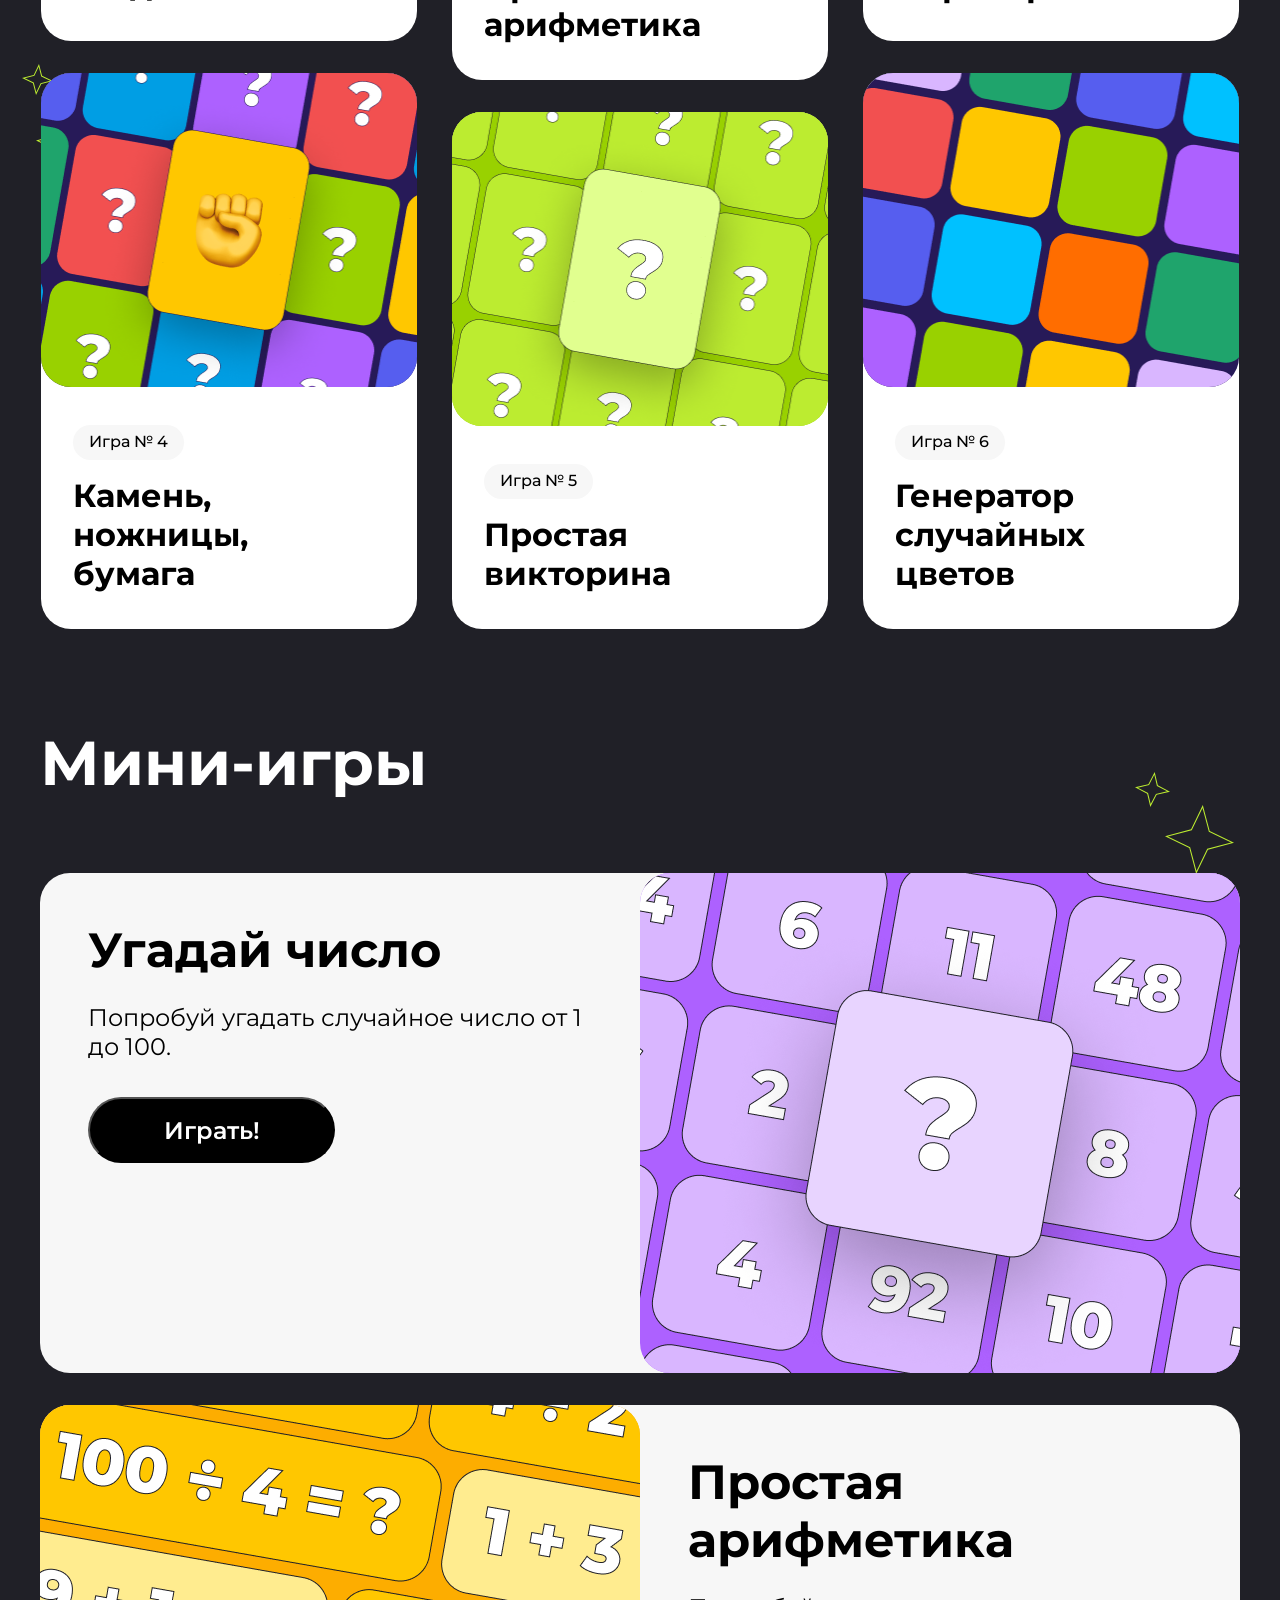
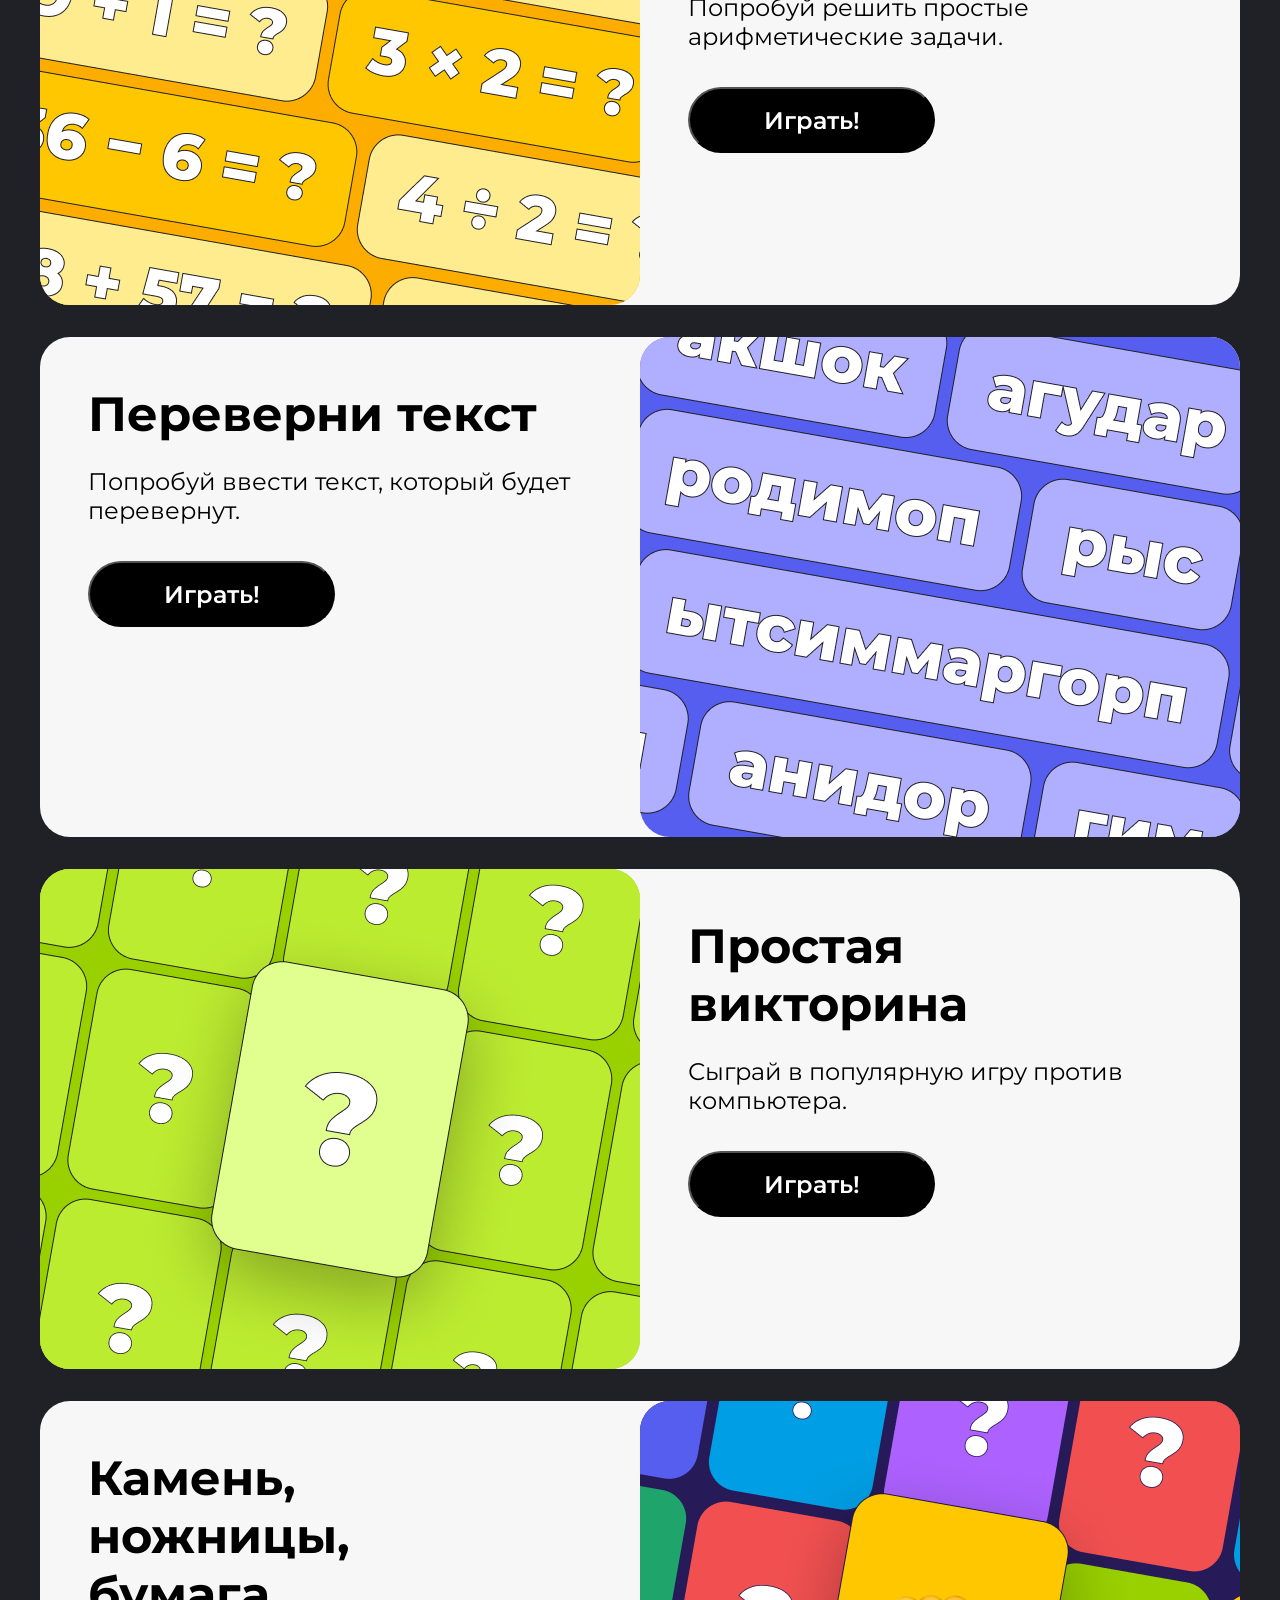
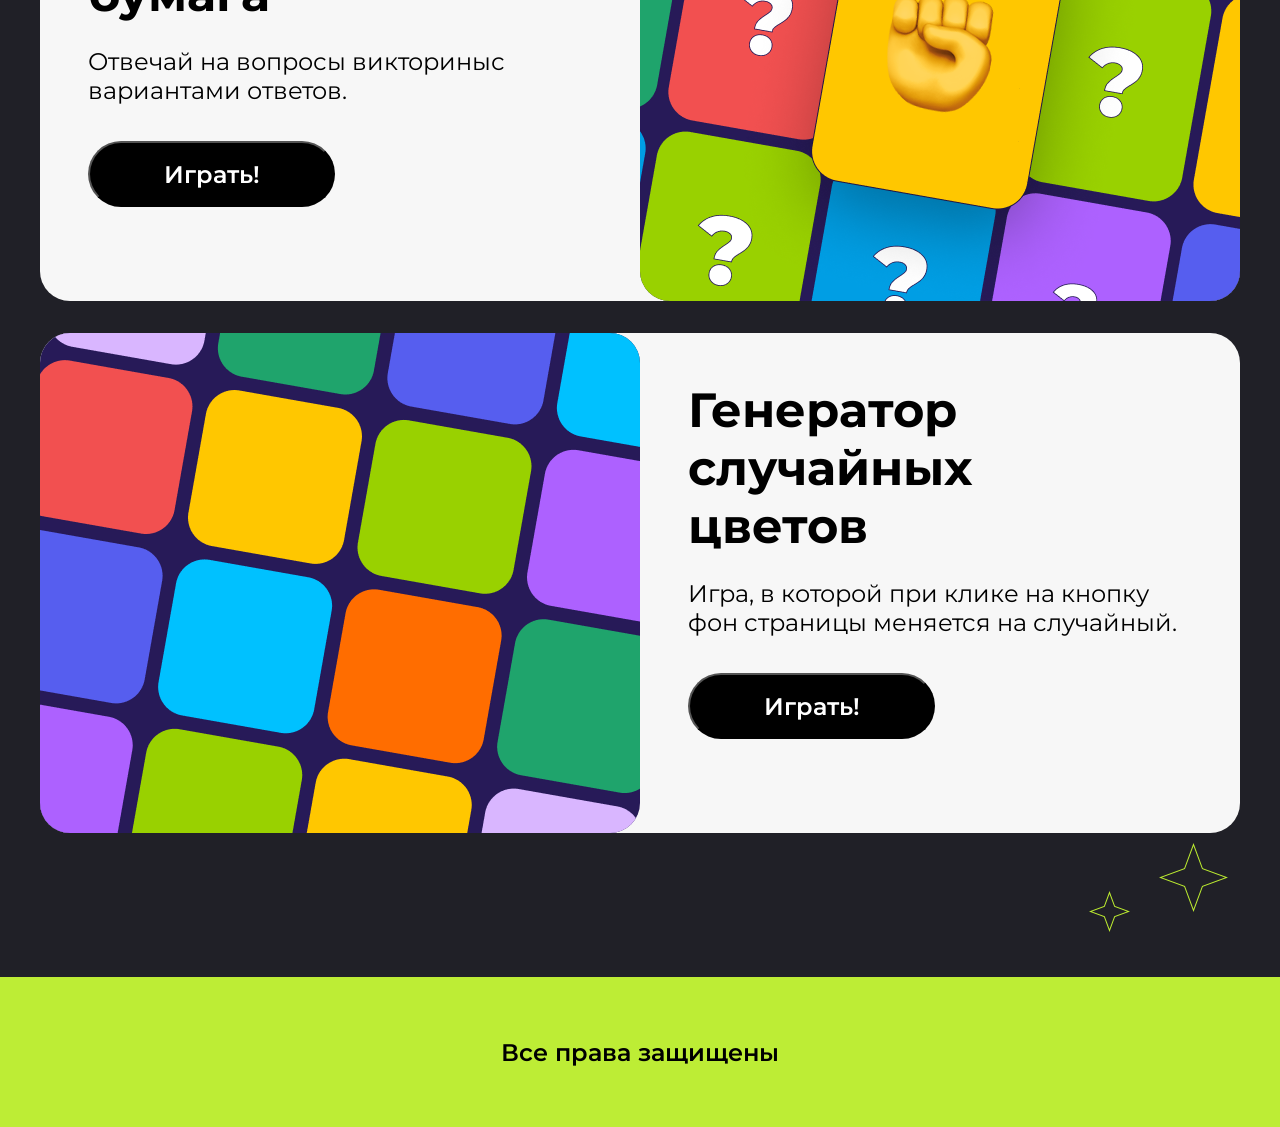
==== commit 87838e68: "full hw8" ====
--- a/index.html
+++ b/index.html
@@ -143,15 +143,6 @@
                         <button class="standart-button" onclick="text();">Играть!</button>
                     </div>
                 </div>
-
-                <div class="mini-games__card" id="one-third">
-                    <img src="img/4.png" alt="" class="img img_dark">
-                    <div class="mini-games__content">
-                        <h3>Камень, ножницы, бумага</h3>
-                        <p>Отвечай на вопросы викториныс вариантами ответов.</p>
-                        <button class="standart-button" onclick="one_third()";>Играть!</button>
-                    </div>
-                </div>
                 
                 <div class="mini-games__card" id="quiz">
                     <img src="img/5.png" alt="" class="img img_green">
@@ -159,6 +150,15 @@
                         <h3>Простая викторина</h3>
                         <p>Сыграй в популярную игру против компьютера.</p>
                         <button class="standart-button" onclick="quiz()">Играть!</button>
+                    </div>
+                </div>
+
+                <div class="mini-games__card" id="one-third">
+                    <img src="img/4.png" alt="" class="img img_dark">
+                    <div class="mini-games__content">
+                        <h3>Камень, ножницы, бумага</h3>
+                        <p>Отвечай на вопросы викториныс вариантами ответов.</p>
+                        <button class="standart-button" onclick="one_third()">Играть!</button>
                     </div>
                 </div>
 
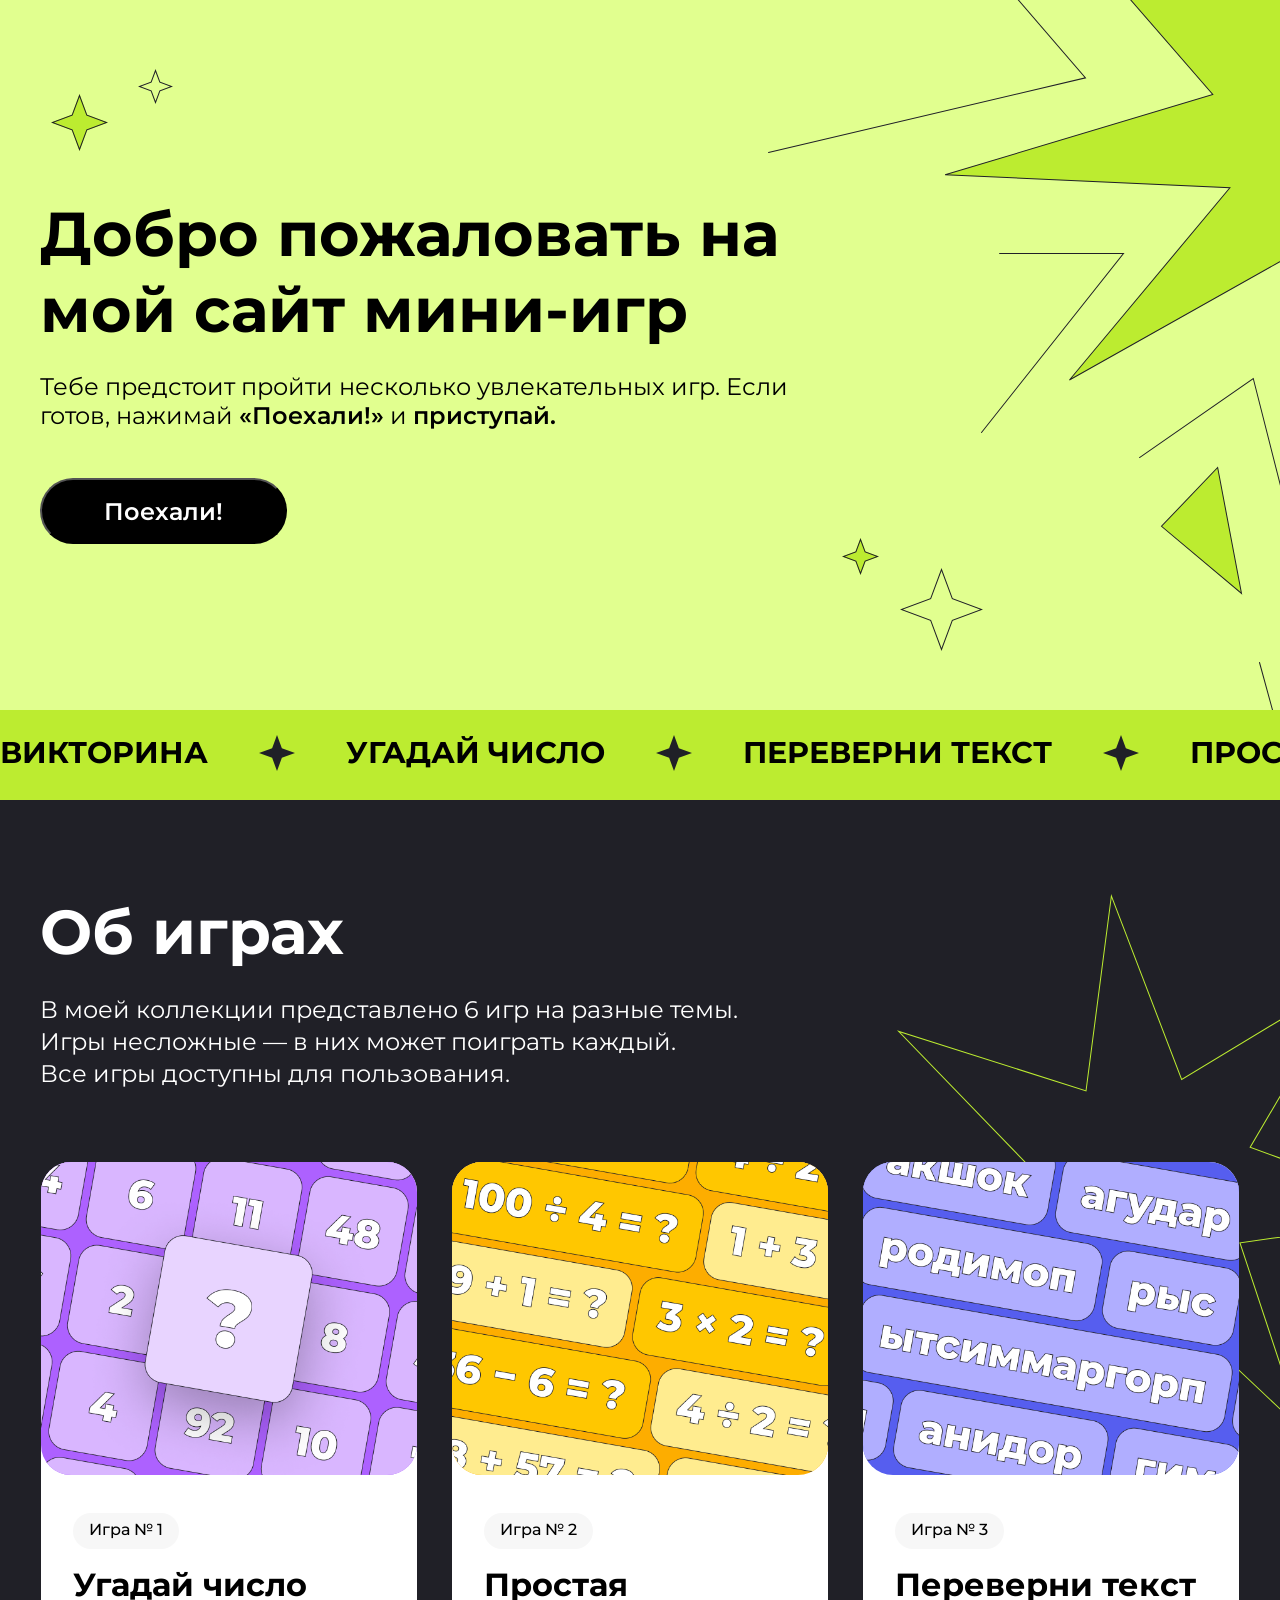
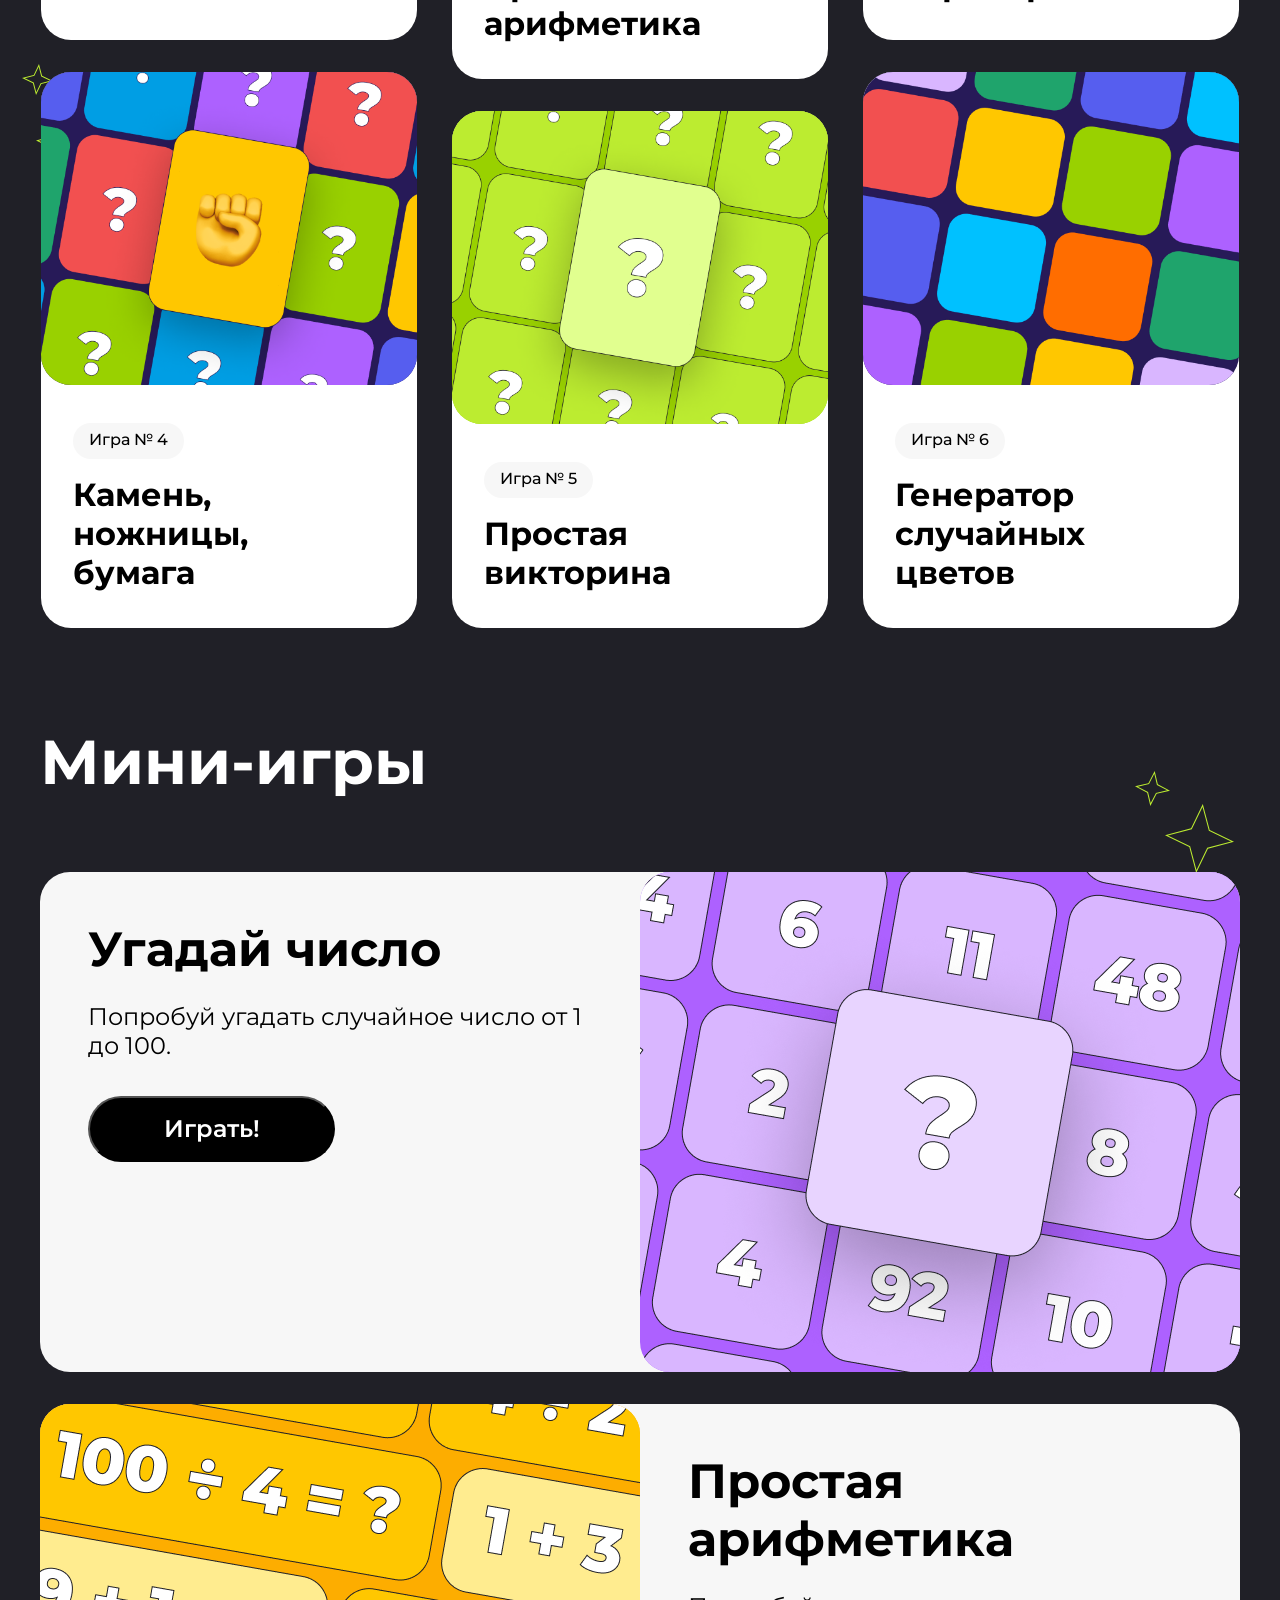
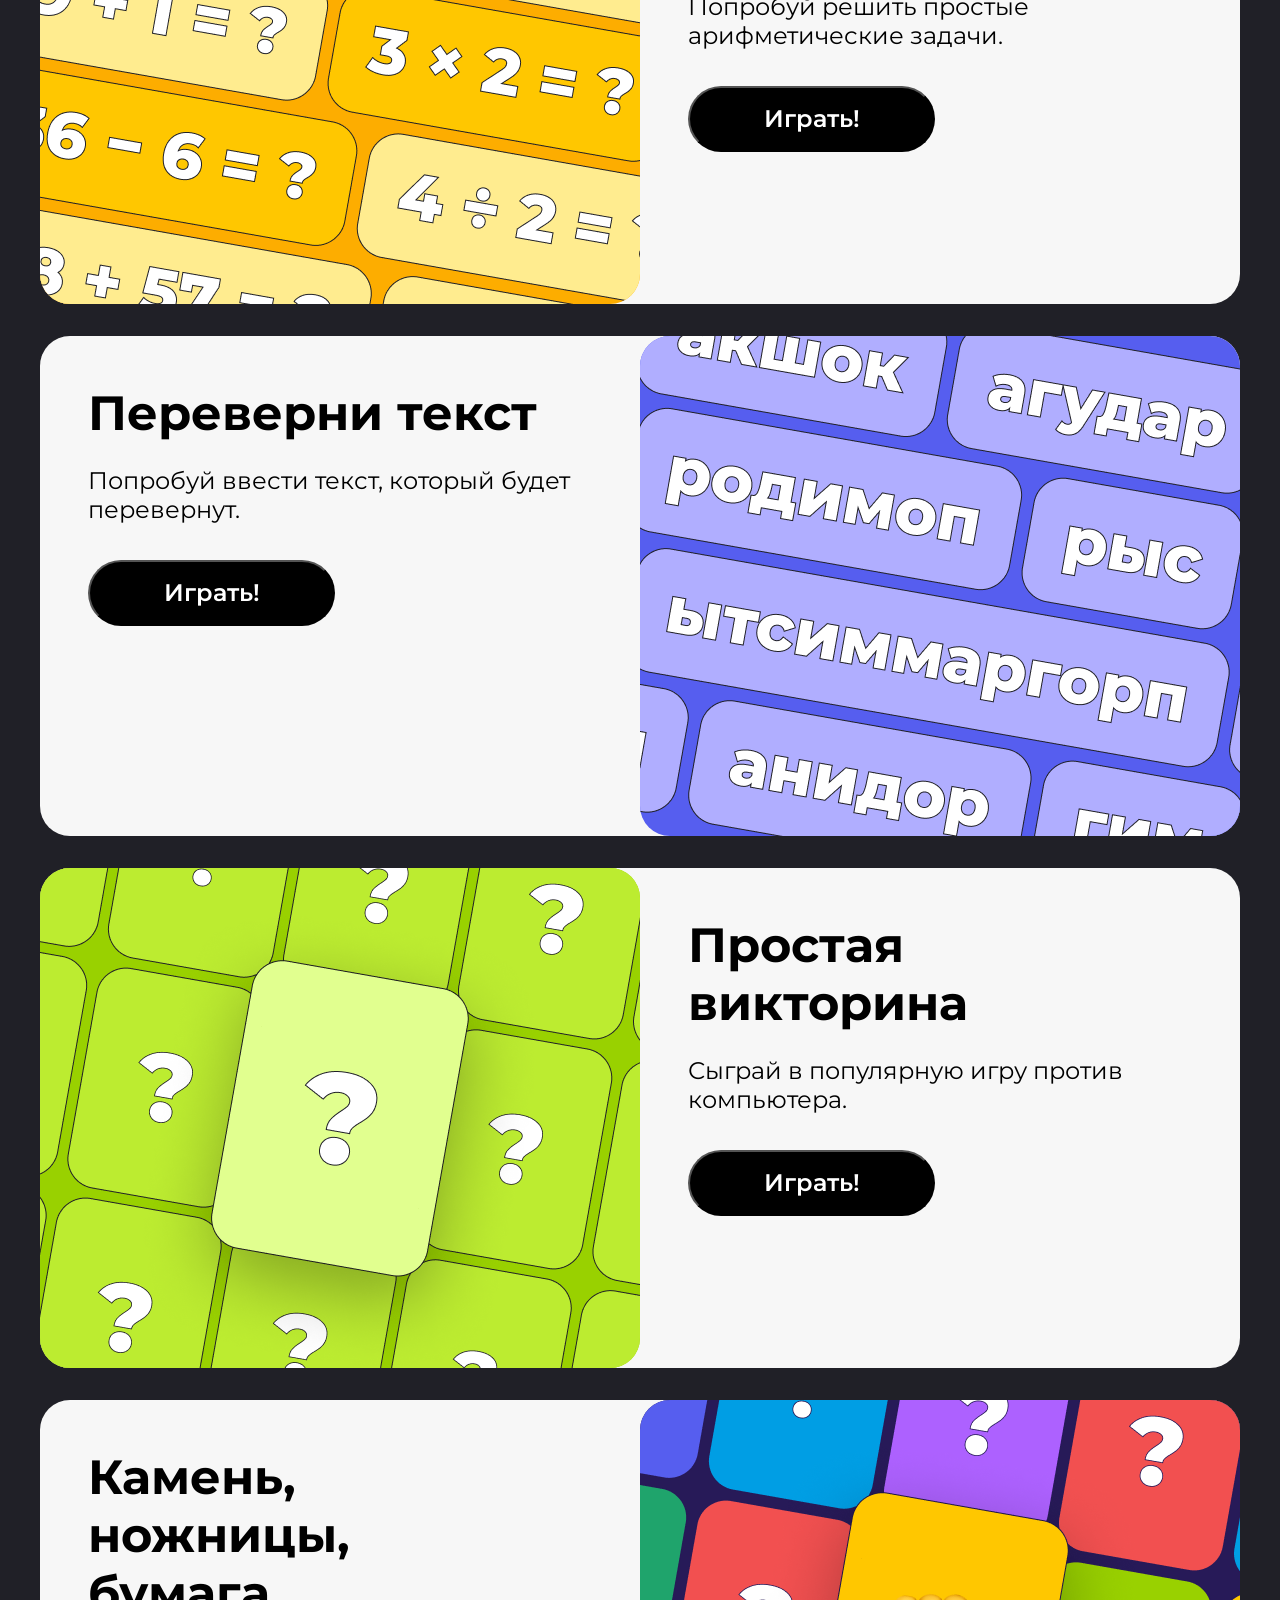
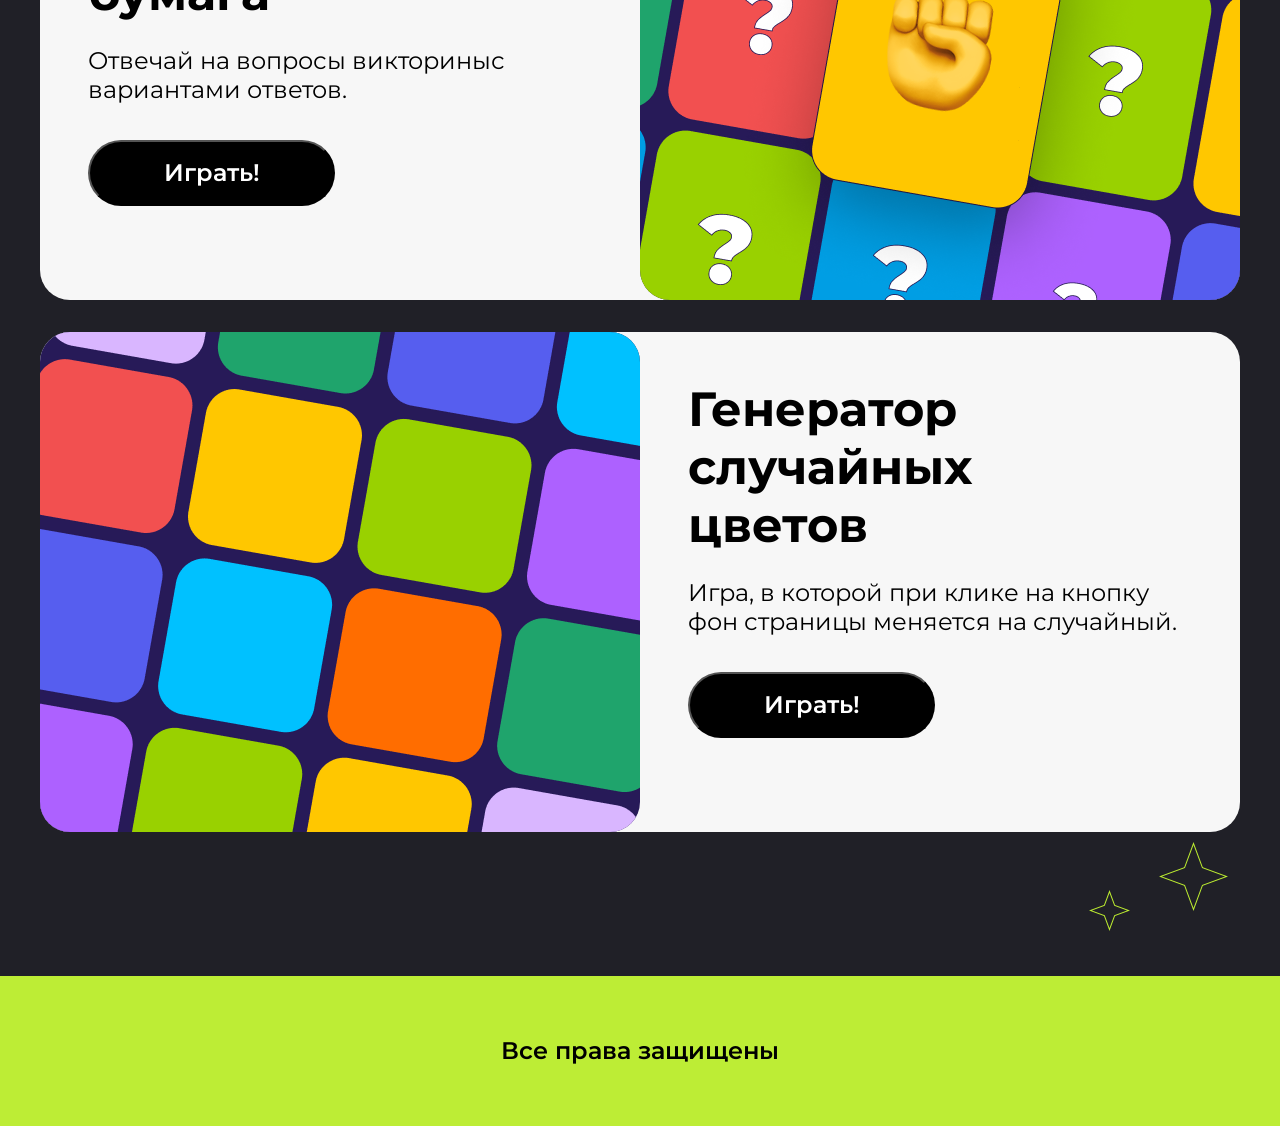
==== commit 329f4ff1: "mini-game6" ====
--- a/index.html
+++ b/index.html
@@ -23,17 +23,26 @@
                 <span>«Поехали!»</span> и <span>приступай.</span></p>
             <a href="#about-games" class="standart-button__link"><button class="standart-button">Поехали!</button></a>
         </div>
-        <div class="header__topics">
-            <h3 class="header__topic">ВИКТОРИНА</h3>
-            <h3 class="header__topic">УГАДАЙ ЧИСЛО</h3>
-            <h3 class="header__topic">ПЕРЕВЕРНИ ТЕКСТ</h3>
-            <h3 class="header__topic">ПРОСТАЯ АРИФМЕТИКА</h3>
-            <h3 class="header__topic">КАМЕНЬ, НОЖНИЦЫ, БУМАГА</h3>
-            <h3 class="header__topic">ГЕНЕРАТОР СЛУЧАЙНЫХ ЦВЕТОВ</h3>
+        <div class="header__topics-line">
+            <div class="header__topics">
+                <h3 class="header__topic">ВИКТОРИНА</h3>
+                <h3 class="header__topic">УГАДАЙ ЧИСЛО</h3>
+                <h3 class="header__topic">ПЕРЕВЕРНИ ТЕКСТ</h3>
+                <h3 class="header__topic">ПРОСТАЯ АРИФМЕТИКА</h3>
+                <h3 class="header__topic">КАМЕНЬ, НОЖНИЦЫ, БУМАГА</h3>
+                <h3 class="header__topic">ГЕНЕРАТОР СЛУЧАЙНЫХ ЦВЕТОВ</h3>
+                
+                <h3 class="header__topic">ВИКТОРИНА</h3>
+                <h3 class="header__topic">УГАДАЙ ЧИСЛО</h3>
+                <h3 class="header__topic">ПЕРЕВЕРНИ ТЕКСТ</h3>
+                <h3 class="header__topic">ПРОСТАЯ АРИФМЕТИКА</h3>
+                <h3 class="header__topic">КАМЕНЬ, НОЖНИЦЫ, БУМАГА</h3>
+                <h3 class="header__topic">ГЕНЕРАТОР СЛУЧАЙНЫХ ЦВЕТОВ</h3>
+            </div>
         </div>
     </header>
 
-    <main class="main">
+    <main class="main main_color">
         <section class="about center" id="about-games">
             <div>
                 <h2 class="main-title">Об играх</h2>
@@ -49,7 +58,7 @@
                 <div class="cards">
                 <a href="#numbers">
                     <article class="about-card">
-                        <img src="img/1_low.png" alt="" class="img img_purp">
+                        <img src="img/1.png" alt="" class="img img_purp">
                         <div class="about-card__content">
                             <p>Игра № 1</p>
                             <h3>Угадай число</h3>
@@ -59,7 +68,7 @@
 
                 <a href="#one-third">
                     <article class="about-card">
-                        <img src="img/4_low.png" alt="" class="img img_dark">
+                        <img src="img/4.png" alt="" class="img img_dark">
                         <div class="about-card__content">
                             <p>Игра № 4</p>
                             <h3>Камень, ножницы, <br> бумага</h3>
@@ -71,7 +80,7 @@
                 <div class="cards">
                 <a href="#arithmetic">
                     <article class="about-card">
-                        <img src="img/2_low.png" alt="" class="img img_orange">
+                        <img src="img/2.png" alt="" class="img img_orange">
                         <div class="about-card__content">
                             <p>Игра № 2</p>
                             <h3>Простая арифметика</h3>
@@ -80,7 +89,7 @@
                 </a>
                 <a href="#quiz">
                     <article class="about-card">
-                        <img src="img/5_low.png" alt="" class="img img_green">
+                        <img src="img/5.png" alt="" class="img img_green">
                         <div class="about-card__content">
                             <p>Игра № 5</p>
                             <h3>Простая викторина</h3>
@@ -92,7 +101,7 @@
                 <div class="cards">
                 <a href="#text">
                     <article class="about-card">
-                        <img src="img/3_low.png" alt="" class="img img_blue">
+                        <img src="img/3.png" alt="" class="img img_blue">
                         <div class="about-card__content">
                             <p>Игра № 3</p>
                             <h3>Переверни текст</h3>
@@ -102,7 +111,7 @@
 
                 <a href="#color">
                     <article class="about-card">
-                        <img src="img/6_low.png" alt="" class="img img_dark">
+                        <img src="img/6.png" alt="" class="img img_dark">
                         <div class="about-card__content">
                             <p>Игра № 6</p>
                             <h3>Генератор случайных цветов</h3>
@@ -118,7 +127,9 @@
             <div class="mini-games">
 
                 <div class="mini-games__card" id="numbers">
-                    <img src="img/1.png" alt="" class="img img_purp">
+                    <div class="img-overflow">
+                        <img src="img/1.png" alt="" class="img img_purp">
+                    </div>
                     <div class="mini-games__content">
                         <h3>Угадай число</h3>
                         <p>Попробуй угадать случайное число от 1 до 100.</p>
@@ -127,7 +138,9 @@
                 </div>
 
                 <div class="mini-games__card" id="arithmetic">
-                    <img src="img/2.png" alt="" class="img img_orange">
+                    <div class="img-overflow">
+                        <img src="img/2.png" alt="" class="img img_orange">
+                    </div>
                     <div class="mini-games__content">
                         <h3>Простая арифметика</h3>
                         <p>Попробуй решить простые арифметические задачи.</p>
@@ -136,7 +149,9 @@
                 </div>
 
                 <div class="mini-games__card" id="text">
-                    <img src="img/3.png" alt="" class="img img_blue">
+                    <div class="img-overflow">
+                        <img src="img/3.png" alt="" class="img img_blue">
+                    </div>
                     <div class="mini-games__content">
                         <h3>Переверни текст</h3>
                         <p>Попробуй ввести текст, который будет перевернут.</p>
@@ -145,7 +160,9 @@
                 </div>
                 
                 <div class="mini-games__card" id="quiz">
-                    <img src="img/5.png" alt="" class="img img_green">
+                    <div class="img-overflow">
+                        <img src="img/5.png" alt="" class="img img_green">
+                    </div>
                     <div class="mini-games__content">
                         <h3>Простая викторина</h3>
                         <p>Сыграй в популярную игру против компьютера.</p>
@@ -154,7 +171,9 @@
                 </div>
 
                 <div class="mini-games__card" id="one-third">
-                    <img src="img/4.png" alt="" class="img img_dark">
+                    <div class="img-overflow">
+                        <img src="img/4.png" alt="" class="img img_dark">
+                    </div>
                     <div class="mini-games__content">
                         <h3>Камень, ножницы, бумага</h3>
                         <p>Отвечай на вопросы викториныс вариантами ответов.</p>
@@ -163,11 +182,13 @@
                 </div>
 
                 <div class="mini-games__card" id="color">
-                    <img src="img/6.png" alt="" class="img img_dark">
+                    <div class="img-overflow">
+                        <img src="img/6.png" alt="" class="img img_dark">
+                    </div>
                     <div class="mini-games__content">
                         <h3>Генератор случайных цветов</h3>
                         <p>Игра, в которой при клике на кнопку фон страницы меняется на случайный.</p>
-                        <button class="standart-button">Играть!</button>
+                        <button class="standart-button" onclick="change_color()">Играть!</button>
                     </div>
                 </div>
 
--- a/style.css
+++ b/style.css
@@ -6,6 +6,7 @@
 
 html {
   font-size: 24px;
+  scroll-behavior: smooth;
 }
 
 a {
@@ -18,6 +19,14 @@
   padding-right: calc(50% - 600px);
 }
 
+@keyframes scroll-left {
+  from {
+    transform: translateX(0);
+  }
+  to {
+    transform: translate(-202%);
+  }
+}
 .header {
   display: flex;
   position: relative;
@@ -27,6 +36,7 @@
   background-image: url(img/stars/star_group.svg), url(img/stars/Star\ 2.svg), url(img/stars/Star\ 3.svg), url(img/stars/Star\ 4.svg), url(img/stars/Star\ 5.svg);
   background-position: 60vw -334px, 4vw 94px, 10.8vw 69px, 70.3vw 568px, 65.8vw 538px;
   background-repeat: no-repeat;
+  overflow: hidden;
 }
 .header__box {
   padding-top: 196px;
@@ -46,13 +56,18 @@
 }
 .header__topics {
   display: flex;
-  width: 100%;
-  overflow: hidden;
+  animation: scroll-left 20s linear infinite;
+  animation-direction: normal;
+  align-items: center;
+  position: relative;
+  bottom: -27%;
+}
+.header__topics-line {
+  position: absolute;
+  background-color: rgb(188, 236, 48);
   height: 90px;
-  background-color: rgb(188, 236, 48);
-  position: absolute;
+  max-width: 100%;
   bottom: 0;
-  align-items: center;
 }
 .header__topic {
   display: inline;
@@ -137,8 +152,8 @@
   max-width: 376px;
 }
 .about-card img {
+  aspect-ratio: 1x0 0.84;
   max-width: 100%;
-  height: 314px;
 }
 .about-card:hover {
   transform: scale(1.1);
@@ -243,6 +258,45 @@
   font-weight: 600;
 }
 
+@media (min-width: 768px) and (max-width: 1012px) {
+  html {
+    width: 100%;
+  }
+  .center {
+    padding-left: 40px;
+    padding-right: 40px;
+  }
+  .about__menu {
+    display: grid;
+    grid-template-columns: repeat(auto-fit, minmax(70px, 1fr));
+    justify-items: center;
+    gap: 32px;
+    align-items: start;
+  }
+  .cards h3, .header__topic {
+    font-size: calc(0.3rem + 2vw);
+  }
+  .main-title, .header__title {
+    font-size: calc(1rem + 2.5vw);
+  }
+  .main-subtitle p {
+    font-size: calc(3px + 2vw);
+  }
+  .mini-games__content h3 {
+    font-size: calc(0.8rem + 2vw);
+  }
+  .img-overflow {
+    position: relative;
+    border-radius: 30px;
+    width: 400px;
+    height: 500px;
+    overflow: hidden;
+  }
+  .img-overflow img {
+    position: absolute;
+    right: -50%;
+  }
+}
 @media (max-width: 767px) {
   body {
     width: 100%;
@@ -256,6 +310,17 @@
     background-image: url(img/stars/mobile_star.svg), url(img/stars/Star\ 2.svg), url(img/stars/Star\ 3.svg), url(img/stars/Star\ 4.svg), url(img/stars/Star\ 5.svg);
     background-position: 100% 0, 4vw 94px, 10.8vw 69px, 70.3vw 568px, 65.8vw 538px;
     background-repeat: no-repeat;
+  }
+  .header__topic {
+    font-size: 0.67rem;
+    background-size: 10%;
+    padding-right: 27.4px;
+  }
+  .header__topic:not(:first-child) {
+    padding-left: 47.14px;
+  }
+  .header__topics-line {
+    height: 51px;
   }
   .header__box {
     width: 100%;
